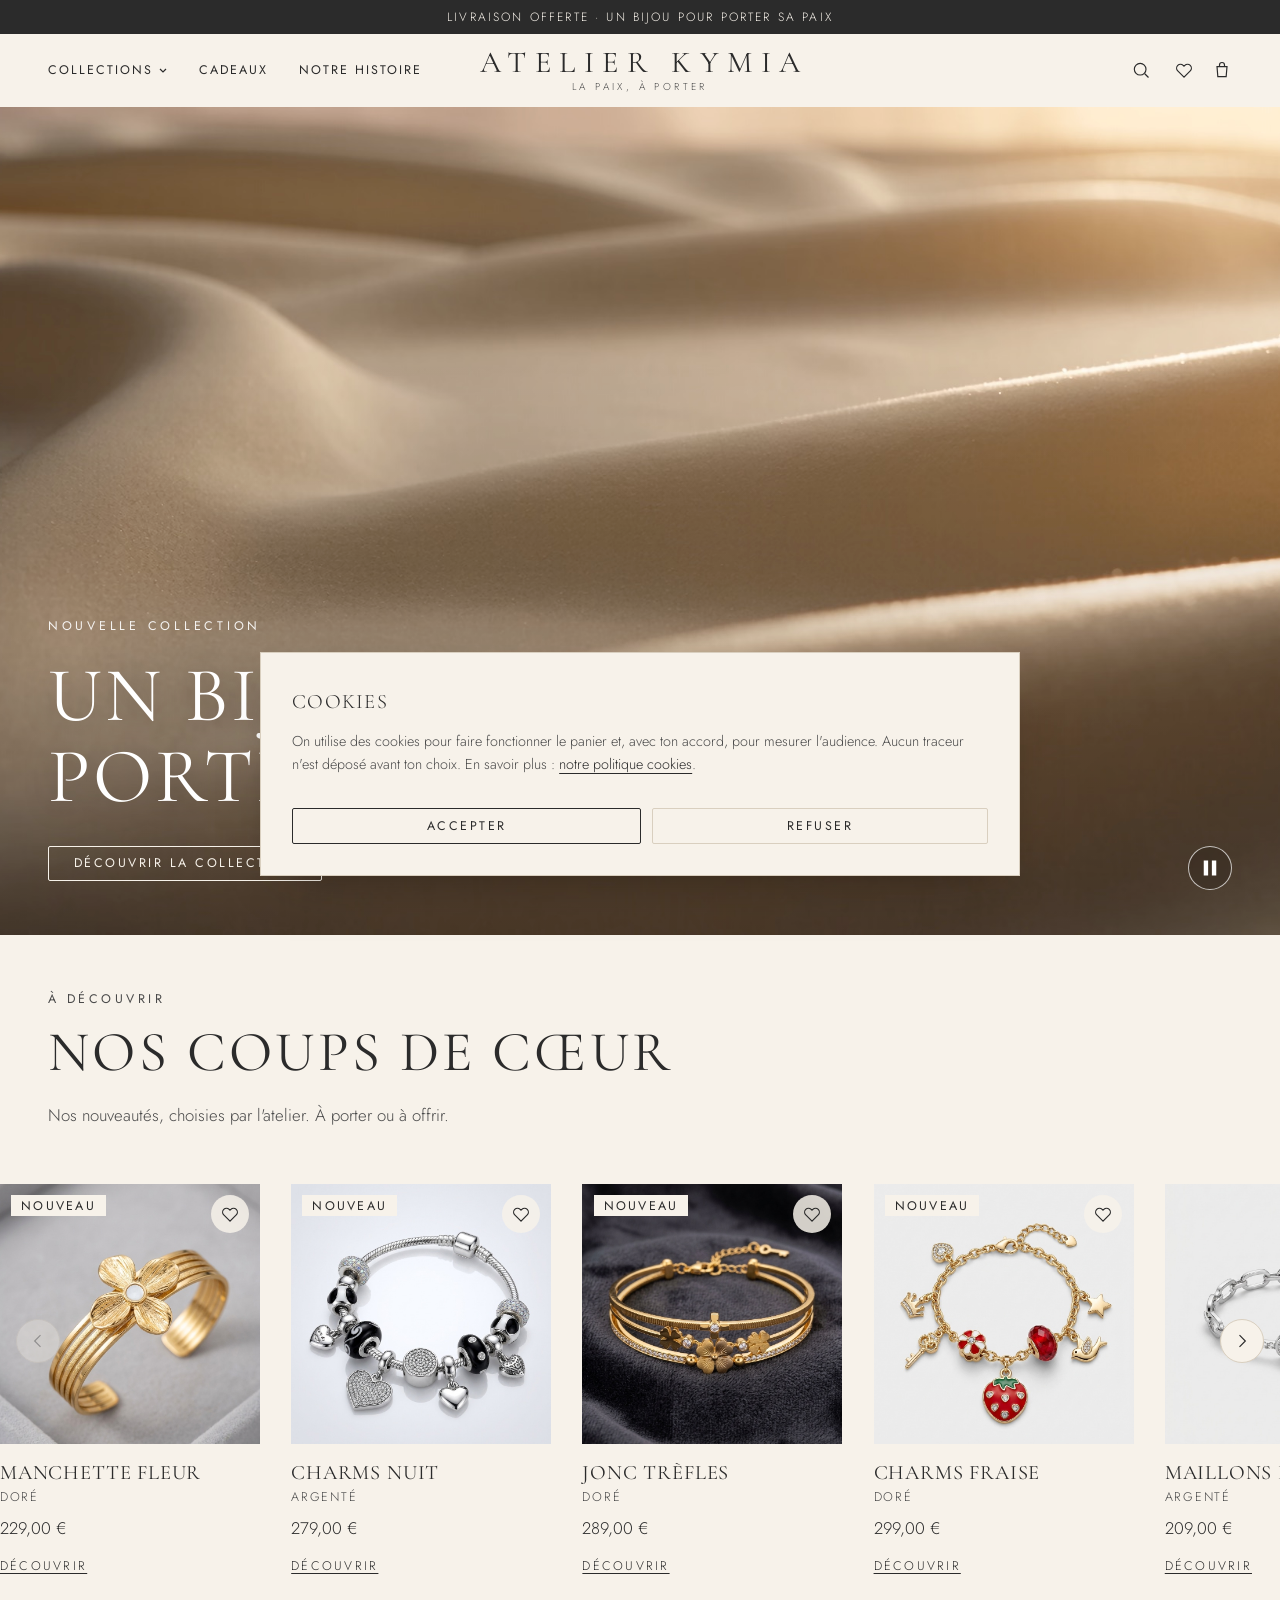
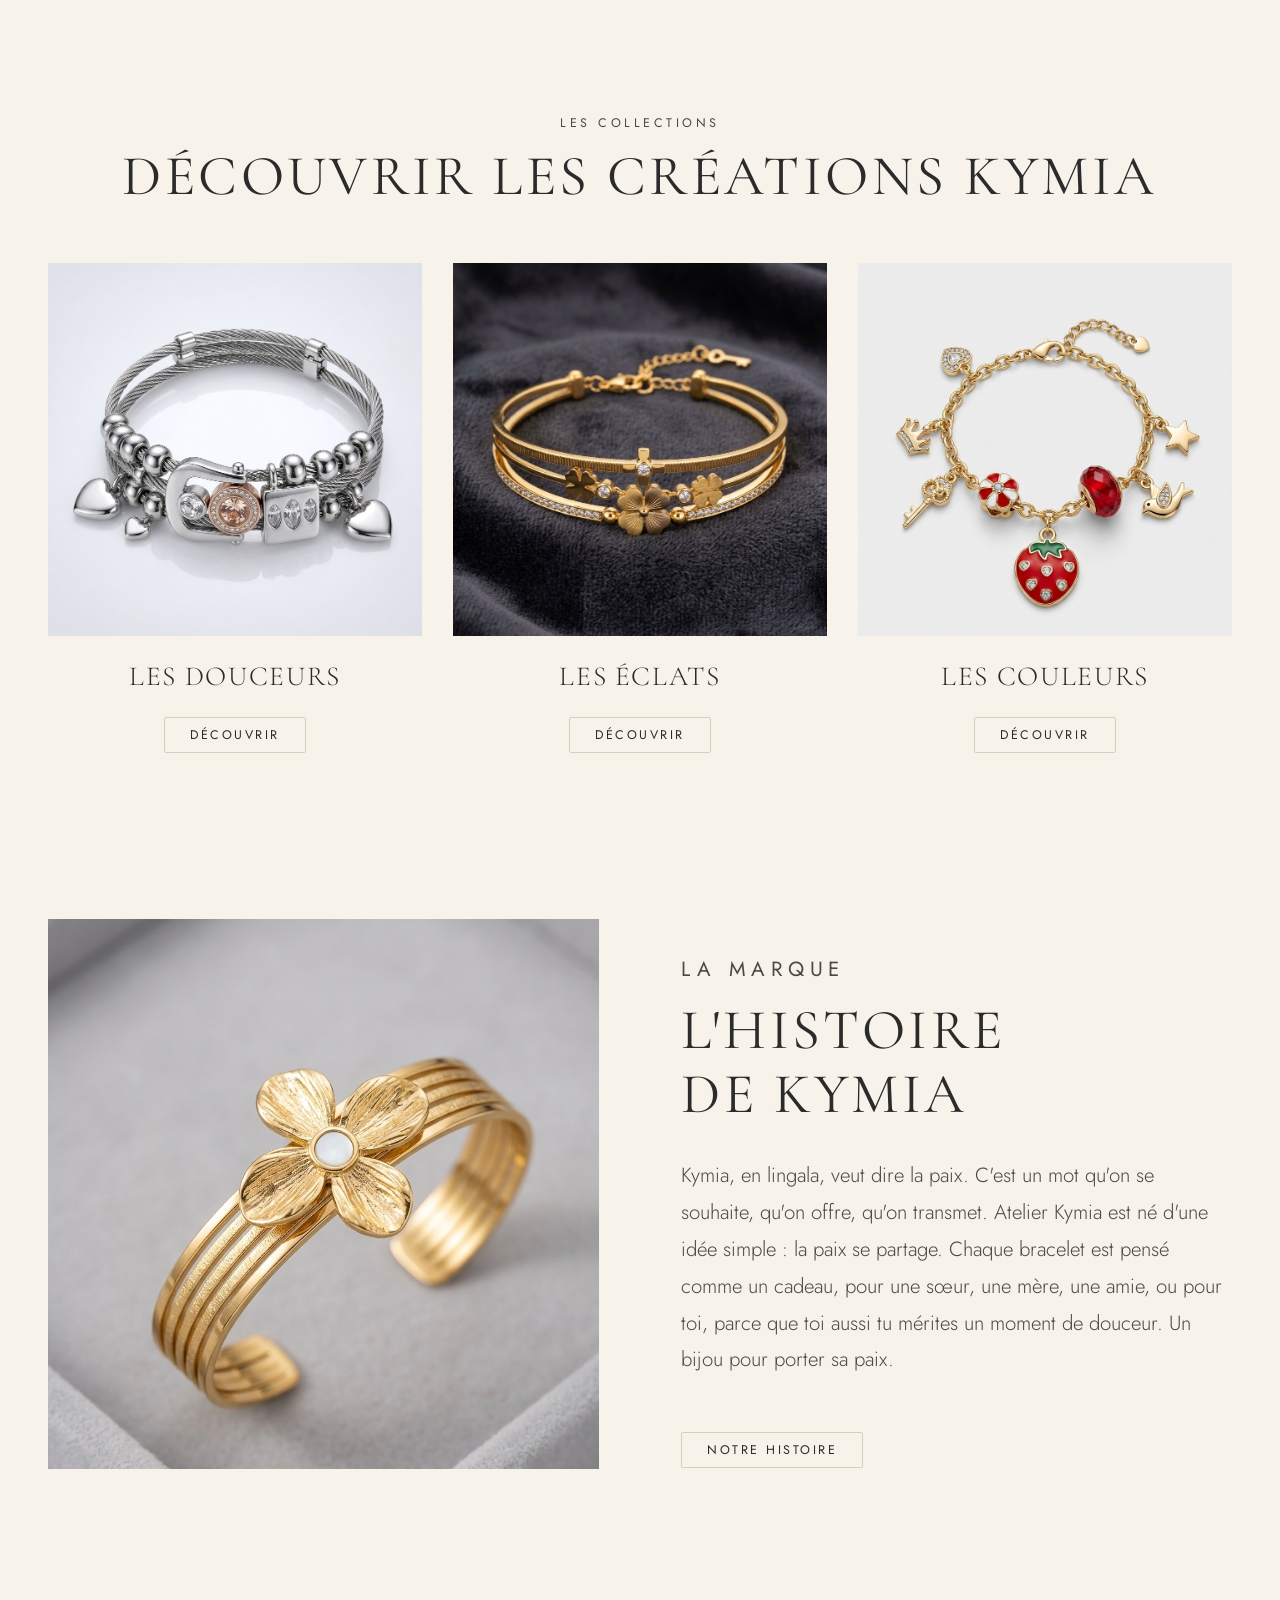
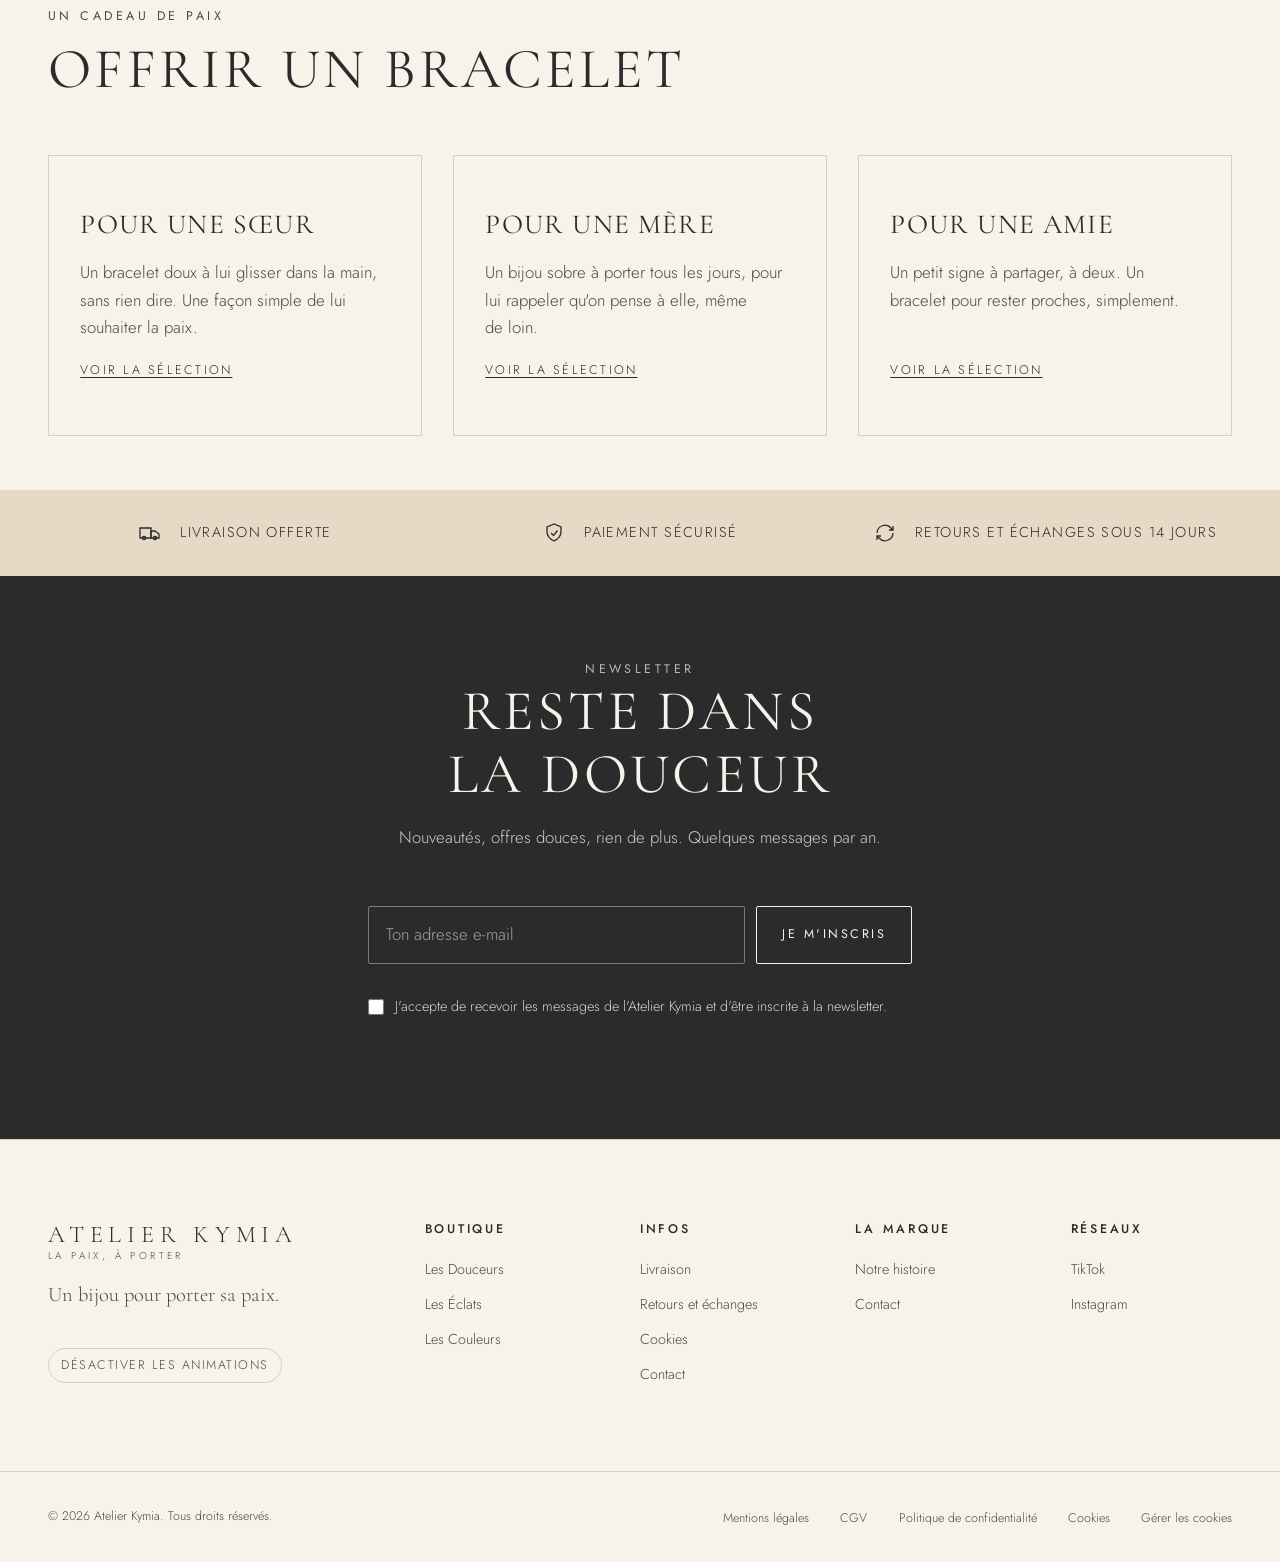
==== index.html @ 25dffaf1 "Site Atelier Kymia : pages, catalogue, visuels produits et vidéo hero Co-Authored-By: Claude Opus 5." ====
<!DOCTYPE html>
<html lang="fr">
<head>
  <meta charset="UTF-8" />
  <meta name="viewport" content="width=device-width, initial-scale=1" />
  <meta name="theme-color" content="#F7F2EA" />

  <!-- SEO -->
  <title>Atelier Kymia — Bracelets en acier inoxydable, un bijou pour porter sa paix</title>
  <meta name="description" content="Atelier Kymia, bracelets en acier inoxydable doré, argenté et rose gold. Des bijoux pensés comme des cadeaux de paix. Livraison offerte." />
  <link rel="canonical" href="https://www.atelier-kymia.fr/" />

  <!-- Favicon -->
  <link rel="icon" type="image/svg+xml" href="/assets/favicon.svg" />

  <!-- Open Graph -->
  <meta property="og:type" content="website" />
  <meta property="og:site_name" content="Atelier Kymia" />
  <meta property="og:locale" content="fr_FR" />
  <meta property="og:title" content="Atelier Kymia — Un bijou pour porter sa paix" />
  <meta property="og:description" content="Bracelets en acier inoxydable, pensés comme des cadeaux de paix. Livraison offerte." />
  <meta property="og:url" content="https://www.atelier-kymia.fr/" />
  <meta property="og:image" content="https://www.atelier-kymia.fr/assets/img/hero-poster.jpg" />

  <!-- Twitter -->
  <meta name="twitter:card" content="summary_large_image" />
  <meta name="twitter:title" content="Atelier Kymia — Un bijou pour porter sa paix" />
  <meta name="twitter:description" content="Bracelets en acier inoxydable, pensés comme des cadeaux de paix." />
  <meta name="twitter:image" content="https://www.atelier-kymia.fr/assets/img/hero-poster.jpg" />

  <!-- Polices : preconnect + preload de la police principale (Cormorant Garamond) -->
  <link rel="preconnect" href="https://fonts.googleapis.com" />
  <link rel="preconnect" href="https://fonts.gstatic.com" crossorigin />
  <link
    rel="preload"
    as="style"
    href="https://fonts.googleapis.com/css2?family=Cormorant+Garamond:wght@300;400;500&family=Jost:wght@300;400;500&display=swap" />
  <link
    rel="stylesheet"
    href="https://fonts.googleapis.com/css2?family=Cormorant+Garamond:wght@300;400;500&family=Jost:wght@300;400;500&display=swap"
    media="print" onload="this.media='all'" />
  <noscript>
    <link rel="stylesheet" href="https://fonts.googleapis.com/css2?family=Cormorant+Garamond:wght@300;400;500&family=Jost:wght@300;400;500&display=swap" />
  </noscript>

  <!-- CSS critique du header et du hero, inline pour un premier rendu immédiat -->
  <style>
    :root{--ivoire:#F7F2EA;--encre:#2B2B2B;--encre-douce:#4A4A4A;--bordure:#D9CFBF;--or:#C9A45C;--header-h:72px;--font-titre:"Cormorant Garamond",Georgia,serif;--font-texte:"Jost",system-ui,sans-serif}
    *{box-sizing:border-box}body{margin:0;background:var(--ivoire);color:var(--encre);font-family:var(--font-texte)}
    img,video,svg{display:block;max-width:100%}button{font:inherit;background:none;border:0;cursor:pointer}a{color:inherit;text-decoration:none}
    .annonce{background:var(--encre);color:var(--ivoire);text-align:center;padding-block:.55rem}
    .annonce p{font-size:12px;letter-spacing:.18em;text-transform:uppercase;margin:0}
    .header{position:sticky;top:0;z-index:100;background:var(--ivoire)}
    .header__inner{display:grid;grid-template-columns:1fr auto 1fr;align-items:center;gap:1rem;min-height:var(--header-h)}
    .container{width:100%;max-width:1280px;margin-inline:auto;padding-inline:clamp(1rem,5vw,3rem)}
    .header__logo-titre{font-family:var(--font-titre);letter-spacing:.28em;text-transform:uppercase}
    .hero{position:relative;height:calc(100svh - var(--header-h));min-height:480px;overflow:hidden;background:var(--encre);color:var(--ivoire)}
    .hero__media{position:absolute;inset:0}.hero__video{width:100%;height:100%;object-fit:cover}
    .hero__contenu{position:relative;z-index:2;height:100%;display:flex;flex-direction:column;justify-content:flex-end;align-items:flex-start;gap:1rem;padding-bottom:clamp(2rem,6vh,5rem)}
    .hero__titre{font-family:var(--font-titre);color:#fff;margin:0;line-height:1.05}
    .skip-link{position:absolute;top:-100%;left:1rem;background:var(--encre);color:var(--ivoire);padding:.75rem 1.25rem;z-index:999}
    .skip-link:focus{top:1rem}
  </style>

  <link rel="stylesheet" href="/css/style.css" />
</head>
<body>
  <!-- Lien d'évitement pour la navigation clavier -->
  <a class="skip-link" href="#contenu">Aller au contenu</a>

  <!-- ======================================================================
       1. Barre d'annonce
       ====================================================================== -->
  <div class="annonce" role="region" aria-label="Information de livraison">
    <p>Livraison offerte &middot; Un bijou pour porter sa paix</p>
  </div>

  <!-- ======================================================================
       2. Header sticky
       ====================================================================== -->
  <header class="header" id="header" data-header>
    <div class="header__inner container">

      <!-- Bouton burger (mobile) -->
      <button
        type="button"
        class="header__burger"
        id="ouvrir-menu"
        aria-label="Ouvrir le menu"
        aria-expanded="false"
        aria-controls="panneau-mobile">
        <svg class="icone" width="22" height="22" viewBox="0 0 24 24" fill="none"
          stroke="currentColor" stroke-width="1.4" aria-hidden="true" focusable="false">
          <line x1="3" y1="7" x2="21" y2="7" />
          <line x1="3" y1="12" x2="21" y2="12" />
          <line x1="3" y1="17" x2="21" y2="17" />
        </svg>
      </button>

      <!-- Navigation principale (desktop) -->
      <nav class="header__nav header__nav--gauche" aria-label="Navigation principale">
        <ul class="nav-principal" role="list">
          <li class="nav-principal__item mega-parent">
            <a class="nav-principal__lien" href="/collection.html">
              Collections
              <svg class="icone icone--petite" width="10" height="10" viewBox="0 0 10 10"
                fill="none" stroke="currentColor" stroke-width="1.2" aria-hidden="true" focusable="false">
                <polyline points="2,4 5,7 8,4" />
              </svg>
            </a>

            <!-- Méga-menu Collections (survol + focus clavier) -->
            <div class="mega" role="group" aria-label="Collections">
              <div class="mega__inner container">
                <ul class="mega__liste" role="list">
                  <li class="mega__item">
                    <a class="mega__lien" href="/collection.html?collection=douceurs">
                      <span class="mega__nom">Les Douceurs</span>
                      <span class="mega__desc">Bracelets à charms, tout en retenue.</span>
                    </a>
                  </li>
                  <li class="mega__item">
                    <a class="mega__lien" href="/collection.html?collection=eclats">
                      <span class="mega__nom">Les Éclats</span>
                      <span class="mega__desc">Joncs rigides, pierres, nacre et strass.</span>
                    </a>
                  </li>
                  <li class="mega__item">
                    <a class="mega__lien" href="/collection.html?collection=couleurs">
                      <span class="mega__nom">Les Couleurs</span>
                      <span class="mega__desc">Joncs émaillés, à porter tous les jours.</span>
                    </a>
                  </li>
                </ul>
              </div>
            </div>
          </li>
          <li class="nav-principal__item">
            <a class="nav-principal__lien" href="/collection.html?temps=cadeaux">Cadeaux</a>
          </li>
          <li class="nav-principal__item">
            <a class="nav-principal__lien" href="/notre-histoire.html">Notre histoire</a>
          </li>
        </ul>
      </nav>

      <!-- Logo centré -->
      <a class="header__logo" href="/index.html" aria-label="Atelier Kymia, accueil">
        <span class="header__logo-titre">Atelier Kymia</span>
        <span class="header__logo-sous">la paix, à porter</span>
      </a>

      <!-- Actions (recherche, wishlist, panier) -->
      <div class="header__actions">
        <button
          type="button"
          class="header__action"
          id="ouvrir-recherche"
          aria-label="Ouvrir la recherche"
          aria-expanded="false"
          aria-controls="recherche">
          <svg class="icone" width="20" height="20" viewBox="0 0 24 24" fill="none"
            stroke="currentColor" stroke-width="1.4" aria-hidden="true" focusable="false">
            <circle cx="11" cy="11" r="7" />
            <line x1="16.5" y1="16.5" x2="21" y2="21" />
          </svg>
        </button>

        <a class="header__action" href="/panier.html?vue=wishlist" aria-label="Voir ma liste de souhaits">
          <svg class="icone" width="20" height="20" viewBox="0 0 24 24" fill="none"
            stroke="currentColor" stroke-width="1.4" aria-hidden="true" focusable="false">
            <path d="M12 20.5 4.5 13a4.6 4.6 0 0 1 0-6.5 4.6 4.6 0 0 1 6.5 0l1 1 1-1a4.6 4.6 0 0 1 6.5 0 4.6 4.6 0 0 1 0 6.5Z" />
          </svg>
        </a>

        <a class="header__action header__action--panier" href="/panier.html" aria-label="Voir mon panier">
          <svg class="icone" width="20" height="20" viewBox="0 0 24 24" fill="none"
            stroke="currentColor" stroke-width="1.4" aria-hidden="true" focusable="false">
            <path d="M6 8h12l-1 12H7Z" />
            <path d="M9 8V6a3 3 0 0 1 6 0v2" />
          </svg>
          <span class="pastille" data-pastille-panier hidden aria-hidden="true">0</span>
          <span class="sr-only" data-libelle-panier>0 article dans le panier</span>
        </a>
      </div>
    </div>

    <!-- ====================================================================
         Panneau de recherche (sous le header)
         ==================================================================== -->
    <div class="recherche" id="recherche" data-recherche hidden>
      <div class="recherche__inner container">
        <form class="recherche__form" role="search" aria-label="Rechercher un bijou">
          <label class="sr-only" for="champ-recherche">Rechercher un bijou</label>
          <input
            type="search"
            id="champ-recherche"
            class="recherche__champ"
            placeholder="Rechercher un bijou…"
            autocomplete="off"
            data-champ-recherche />

          <button type="button" class="recherche__fermer" id="fermer-recherche" aria-label="Fermer la recherche">
            <svg class="icone" width="18" height="18" viewBox="0 0 24 24" fill="none"
              stroke="currentColor" stroke-width="1.4" aria-hidden="true" focusable="false">
              <line x1="5" y1="5" x2="19" y2="19" />
              <line x1="19" y1="5" x2="5" y2="19" />
            </svg>
          </button>
        </form>

        <!-- Suggestions populaires -->
        <div class="recherche__suggestions" data-suggestions>
          <p class="recherche__titre">Recherches populaires</p>
          <ul class="recherche__puces" role="list">
            <li><button type="button" class="puce-recherche" data-suggestion="charms">Charms</button></li>
            <li><button type="button" class="puce-recherche" data-suggestion="jonc">Joncs</button></li>
            <li><button type="button" class="puce-recherche" data-suggestion="émail">Émail</button></li>
            <li><button type="button" class="puce-recherche" data-suggestion="nacre">Nacre</button></li>
          </ul>
        </div>

        <!-- Résultats du filtrage en direct -->
        <ul class="recherche__resultats" role="list" data-resultats-recherche
          aria-live="polite" aria-label="Résultats de recherche"></ul>
      </div>
    </div>
  </header>

  <!-- ======================================================================
       Panneau mobile plein écran
       ====================================================================== -->
  <div
    class="panneau-mobile"
    id="panneau-mobile"
    data-panneau-mobile
    role="dialog"
    aria-modal="true"
    aria-label="Menu"
    hidden>
    <div class="panneau-mobile__entete">
      <span class="panneau-mobile__titre">Atelier Kymia</span>
      <button type="button" class="panneau-mobile__fermer" id="fermer-menu" aria-label="Fermer le menu">
        <svg class="icone" width="22" height="22" viewBox="0 0 24 24" fill="none"
          stroke="currentColor" stroke-width="1.4" aria-hidden="true" focusable="false">
          <line x1="5" y1="5" x2="19" y2="19" />
          <line x1="19" y1="5" x2="5" y2="19" />
        </svg>
      </button>
    </div>

    <nav class="panneau-mobile__nav" aria-label="Navigation mobile">
      <ul class="panneau-mobile__liste" role="list">
        <li><a class="panneau-mobile__lien" href="/collection.html">Collections</a></li>
        <li><a class="panneau-mobile__lien panneau-mobile__lien--sous" href="/collection.html?collection=douceurs">Les Douceurs</a></li>
        <li><a class="panneau-mobile__lien panneau-mobile__lien--sous" href="/collection.html?collection=eclats">Les Éclats</a></li>
        <li><a class="panneau-mobile__lien panneau-mobile__lien--sous" href="/collection.html?collection=couleurs">Les Couleurs</a></li>
        <li><a class="panneau-mobile__lien" href="/collection.html?temps=cadeaux">Cadeaux</a></li>
        <li><a class="panneau-mobile__lien" href="/notre-histoire.html">Notre histoire</a></li>
      </ul>
    </nav>
  </div>

  <div class="voile" data-voile hidden></div>

  <!-- ======================================================================
       Contenu
       ====================================================================== -->
  <main id="contenu" tabindex="-1">

    <!-- ==================================================================
         Hero plein écran (100svh - hauteur du header)
         ================================================================== -->
    <section class="hero" aria-label="Nouvelle collection">
      <div class="hero__media">
        <!--
          Vidéo d'ambiance. La logique de repli (poster seul en cas de
          prefers-reduced-motion ou d'échec de chargement) est gérée par
          js/main.js. Fichiers issus du dossier « Hero Kymia » :
          - *-hevc.mp4 : originaux HEVC (légers), lus en priorité si le
            navigateur les supporte (Safari, Chrome/Edge récents) ;
          - hero.mp4 / hero-mobile.mp4 : repli H.264 pour les autres.
        -->
        <video
          class="hero__video"
          id="hero-video"
          data-hero-video
          autoplay
          muted
          loop
          playsinline
          preload="metadata"
          poster="/assets/img/hero-poster.jpg"
          data-poster-mobile="/assets/img/hero-poster-mobile.jpg"
          aria-hidden="true"
          tabindex="-1">
          <!-- Sources portrait prioritaires sur mobile -->
          <source src="/assets/video/hero-mobile-hevc.mp4" type='video/mp4; codecs="hvc1"' media="(max-width: 768px)" />
          <source src="/assets/video/hero-mobile.mp4" type="video/mp4" media="(max-width: 768px)" />
          <source src="/assets/video/hero-hevc.mp4" type='video/mp4; codecs="hvc1"' />
          <source src="/assets/video/hero.mp4" type="video/mp4" />
        </video>

        <!-- Voile dégradé : noir 25 % en bas vers transparent -->
        <div class="hero__voile" aria-hidden="true"></div>
      </div>

      <!-- Contenu du hero -->
      <div class="hero__contenu container">
        <p class="hero__surtitre">Nouvelle collection</p>
        <h1 class="hero__titre">Un bijou pour porter sa paix</h1>
        <a class="btn btn--light hero__cta" href="/collection.html">Découvrir la collection</a>
      </div>

      <!-- Bouton pause / lecture de la vidéo -->
      <button
        type="button"
        class="hero__lecture"
        id="hero-lecture"
        data-hero-lecture
        aria-label="Mettre la vidéo en pause"
        aria-pressed="false">
        <svg class="icone hero__lecture-icone" data-icone-pause width="16" height="16"
          viewBox="0 0 16 16" fill="currentColor" aria-hidden="true" focusable="false">
          <rect x="3" y="2" width="3.5" height="12" />
          <rect x="9.5" y="2" width="3.5" height="12" />
        </svg>
        <svg class="icone hero__lecture-icone" data-icone-play width="16" height="16"
          viewBox="0 0 16 16" fill="currentColor" aria-hidden="true" focusable="false" hidden>
          <path d="M4 2.5 13 8l-9 5.5Z" />
        </svg>
      </button>
    </section>

    <!-- ==================================================================
         Nos coups de cœur — carrousel horizontal
         ================================================================== -->
    <section class="section section--serre coups-coeur" aria-labelledby="titre-coups-coeur">
      <div class="container entete-section">
        <p class="surtitre">À découvrir</p>
        <h2 id="titre-coups-coeur">Nos coups de cœur</h2>
        <p class="entete-section__intro">Nos nouveautés, choisies par l'atelier. À porter ou à offrir.</p>
      </div>

      <div class="carrousel" data-carrousel>
        <!-- Liste alimentée par products.json (js/main.js) -->
        <ul
          class="carrousel__piste"
          role="list"
          data-piste-produits
          aria-label="Coups de cœur"
          tabindex="0">
          <!-- Cartes produit injectées en JS -->
        </ul>

        <!-- Flèches précédent / suivant -->
        <button
          type="button"
          class="carrousel__fleche carrousel__fleche--prec"
          data-prec
          aria-label="Produits précédents">
          <svg class="icone" width="18" height="18" viewBox="0 0 24 24" fill="none"
            stroke="currentColor" stroke-width="1.4" aria-hidden="true" focusable="false">
            <polyline points="15,5 8,12 15,19" />
          </svg>
        </button>
        <button
          type="button"
          class="carrousel__fleche carrousel__fleche--suiv"
          data-suiv
          aria-label="Produits suivants">
          <svg class="icone" width="18" height="18" viewBox="0 0 24 24" fill="none"
            stroke="currentColor" stroke-width="1.4" aria-hidden="true" focusable="false">
            <polyline points="9,5 16,12 9,19" />
          </svg>
        </button>
      </div>
    </section>

    <!-- ==================================================================
         Découvrir les créations Kymia — 3 tuiles
         ================================================================== -->
    <section class="section creations" aria-labelledby="titre-creations">
      <div class="container entete-section entete-section--centre">
        <p class="surtitre">Les collections</p>
        <h2 id="titre-creations">Découvrir les créations Kymia</h2>
      </div>

      <div class="container">
        <ul class="tuiles" role="list">
          <li class="tuile">
            <a class="tuile__lien" href="/collection.html?c=douceurs">
              <div class="tuile__image">
                <img
                  src="/assets/img/collection-douceurs.jpg"
                  alt="Bracelet à double câble torsadé, perles et cœurs argentés — collection Les Douceurs"
                  width="800" height="800" loading="lazy" decoding="async" />
              </div>
              <div class="tuile__corps">
                <span class="tuile__nom">Les Douceurs</span>
                <span class="btn btn--ghost tuile__cta" aria-hidden="true">Découvrir</span>
              </div>
            </a>
          </li>

          <li class="tuile">
            <a class="tuile__lien" href="/collection.html?c=eclats">
              <div class="tuile__image">
                <img
                  src="/assets/img/collection-eclats.jpg"
                  alt="Jonc doré à trois rangs orné de trèfles et de strass — collection Les Éclats"
                  width="800" height="800" loading="lazy" decoding="async" />
              </div>
              <div class="tuile__corps">
                <span class="tuile__nom">Les Éclats</span>
                <span class="btn btn--ghost tuile__cta" aria-hidden="true">Découvrir</span>
              </div>
            </a>
          </li>

          <li class="tuile">
            <a class="tuile__lien" href="/collection.html?c=couleurs">
              <div class="tuile__image">
                <img
                  src="/assets/img/collection-couleurs.jpg"
                  alt="Bracelet à charms doré avec fraise émaillée rouge — collection Les Couleurs"
                  width="800" height="800" loading="lazy" decoding="async" />
              </div>
              <div class="tuile__corps">
                <span class="tuile__nom">Les Couleurs</span>
                <span class="btn btn--ghost tuile__cta" aria-hidden="true">Découvrir</span>
              </div>
            </a>
          </li>
        </ul>
      </div>
    </section>

    <!-- ==================================================================
         1. L'histoire de Kymia (image à gauche, texte à droite)
         ================================================================== -->
    <section class="section histoire" aria-labelledby="titre-histoire">
      <div class="container histoire__grille">
        <figure class="histoire__media">
          <img
            src="/assets/img/histoire.jpg"
            alt="Manchette dorée ornée d'une fleur au cœur nacré, posée dans son écrin Atelier Kymia"
            width="1000" height="1000" loading="lazy" decoding="async" />
        </figure>

        <div class="histoire__texte">
          <p class="surtitre">La marque</p>
          <h2 id="titre-histoire">L'histoire de Kymia</h2>
          <p>
            Kymia, en lingala, veut dire la paix. C'est un mot qu'on se souhaite,
            qu'on offre, qu'on transmet. Atelier Kymia est né d'une idée simple :
            la paix se partage. Chaque bracelet est pensé comme un cadeau, pour une
            sœur, une mère, une amie, ou pour toi, parce que toi aussi tu mérites un
            moment de douceur. Un bijou pour porter sa paix.
          </p>
          <a class="btn btn--ghost histoire__cta" href="/notre-histoire.html">Notre histoire</a>
        </div>
      </div>
    </section>

    <!-- ==================================================================
         2. Offrir un bracelet (3 cartes cadeaux)
         ================================================================== -->
    <section class="section section--serre cadeaux" aria-labelledby="titre-cadeaux">
      <div class="container entete-section">
        <p class="surtitre">Un cadeau de paix</p>
        <h2 id="titre-cadeaux">Offrir un bracelet</h2>
      </div>

      <div class="container">
        <ul class="cadeaux__grille" role="list">
          <li class="cadeau">
            <a class="cadeau__lien" href="/collection.html?pour=soeur">
              <h3 class="cadeau__titre">Pour une sœur</h3>
              <p class="cadeau__texte">
                Un bracelet doux à lui glisser dans la main, sans rien dire.
                Une façon simple de lui souhaiter la paix.
              </p>
              <span class="cadeau__action">Voir la sélection</span>
            </a>
          </li>

          <li class="cadeau">
            <a class="cadeau__lien" href="/collection.html?pour=mere">
              <h3 class="cadeau__titre">Pour une mère</h3>
              <p class="cadeau__texte">
                Un bijou sobre à porter tous les jours, pour lui rappeler
                qu'on pense à elle, même de loin.
              </p>
              <span class="cadeau__action">Voir la sélection</span>
            </a>
          </li>

          <li class="cadeau">
            <a class="cadeau__lien" href="/collection.html?pour=amie">
              <h3 class="cadeau__titre">Pour une amie</h3>
              <p class="cadeau__texte">
                Un petit signe à partager, à deux. Un bracelet pour rester
                proches, simplement.
              </p>
              <span class="cadeau__action">Voir la sélection</span>
            </a>
          </li>
        </ul>
      </div>
    </section>

    <!-- ==================================================================
         3. Bande de réassurance
         ================================================================== -->
    <section class="reassurance" aria-label="Nos engagements">
      <div class="container">
        <ul class="reassurance__grille" role="list">
          <li class="reassurance__bloc">
            <svg class="icone icone--grande" width="24" height="24" viewBox="0 0 24 24" fill="none"
              stroke="currentColor" stroke-width="1.3" aria-hidden="true" focusable="false">
              <path d="M2 7h11v10H2z" />
              <path d="M13 10h4l4 3v4h-8z" />
              <circle cx="6" cy="17" r="1.6" />
              <circle cx="17" cy="17" r="1.6" />
            </svg>
            <span class="reassurance__texte">Livraison offerte</span>
          </li>

          <li class="reassurance__bloc">
            <svg class="icone icone--grande" width="24" height="24" viewBox="0 0 24 24" fill="none"
              stroke="currentColor" stroke-width="1.3" aria-hidden="true" focusable="false">
              <path d="M12 3 5 6v5c0 4 3 7 7 9 4-2 7-5 7-9V6Z" />
              <polyline points="9 12 11.5 14.5 15.5 9.5" />
            </svg>
            <span class="reassurance__texte">Paiement sécurisé</span>
          </li>

          <li class="reassurance__bloc">
            <svg class="icone icone--grande" width="24" height="24" viewBox="0 0 24 24" fill="none"
              stroke="currentColor" stroke-width="1.3" aria-hidden="true" focusable="false">
              <path d="M4 12a8 8 0 0 1 14-5l2 2" />
              <path d="M20 12a8 8 0 0 1-14 5l-2-2" />
              <polyline points="20 5 20 9 16 9" />
              <polyline points="4 19 4 15 8 15" />
            </svg>
            <span class="reassurance__texte">Retours et échanges sous 14 jours</span>
          </li>
        </ul>
      </div>
    </section>

    <!-- ==================================================================
         4. Newsletter
         ================================================================== -->
    <section class="section newsletter" aria-labelledby="titre-newsletter">
      <div class="container newsletter__inner">
        <p class="surtitre">Newsletter</p>
        <h2 id="titre-newsletter">Reste dans la douceur</h2>
        <p class="newsletter__intro">
          Nouveautés, offres douces, rien de plus. Quelques messages par an.
        </p>

        <form class="newsletter__form" data-newsletter novalidate>
          <div class="newsletter__ligne">
            <label class="sr-only" for="email-newsletter">Adresse e-mail</label>
            <input
              type="email"
              id="email-newsletter"
              name="email"
              class="newsletter__champ"
              placeholder="Ton adresse e-mail"
              autocomplete="email"
              required
              aria-describedby="newsletter-consentement" />

            <button type="submit" class="btn newsletter__bouton">Je m'inscris</button>
          </div>

          <label class="newsletter__consentement" id="newsletter-consentement">
            <input type="checkbox" name="consentement" required />
            <span>J'accepte de recevoir les messages de l'Atelier Kymia et d'être
              inscrite à la newsletter.</span>
          </label>

          <!-- Message de confirmation / erreur -->
          <p class="newsletter__message" data-newsletter-message role="status" aria-live="polite"></p>
        </form>
      </div>
    </section>

  </main>

  <!-- ======================================================================
       5. Footer
       ====================================================================== -->
  <footer class="footer" aria-label="Pied de page">
    <div class="container footer__haut">
      <!-- Bloc marque -->
      <div class="footer__marque">
        <a class="footer__logo" href="/index.html" aria-label="Atelier Kymia, accueil">
          <span class="footer__logo-titre">Atelier Kymia</span>
          <span class="footer__logo-sous">la paix, à porter</span>
        </a>
        <p class="footer__slogan">Un bijou pour porter sa paix.</p>

        <!-- Bouton d'accessibilité : désactiver les animations -->
        <button type="button" class="footer__motion" data-toggle-motion aria-pressed="false">
          Désactiver les animations
        </button>
      </div>

      <!-- Colonnes de liens -->
      <nav class="footer__colonne" aria-label="Boutique">
        <h2 class="footer__titre">Boutique</h2>
        <ul class="footer__liste" role="list">
          <li><a href="/collection.html?c=douceurs">Les Douceurs</a></li>
          <li><a href="/collection.html?c=eclats">Les Éclats</a></li>
          <li><a href="/collection.html?c=couleurs">Les Couleurs</a></li>
        </ul>
      </nav>

      <nav class="footer__colonne" aria-label="Infos pratiques">
        <h2 class="footer__titre">Infos</h2>
        <ul class="footer__liste" role="list">
          <li><a href="/livraison.html">Livraison</a></li>
          <li><a href="/retours.html">Retours et échanges</a></li>
          <li><a href="/cookies.html">Cookies</a></li>
          <li><a href="/contact.html">Contact</a></li>
        </ul>
      </nav>

      <nav class="footer__colonne" aria-label="La marque">
        <h2 class="footer__titre">La marque</h2>
        <ul class="footer__liste" role="list">
          <li><a href="/notre-histoire.html">Notre histoire</a></li>
          <li><a href="/contact.html">Contact</a></li>
        </ul>
      </nav>

      <nav class="footer__colonne" aria-label="Réseaux sociaux">
        <h2 class="footer__titre">Réseaux</h2>
        <ul class="footer__liste" role="list">
          <li>
            <a href="https://www.tiktok.com/" rel="noopener" target="_blank">
              TikTok<span class="sr-only"> (nouvel onglet)</span>
            </a>
          </li>
          <li>
            <a href="https://www.instagram.com/" rel="noopener" target="_blank">
              Instagram<span class="sr-only"> (nouvel onglet)</span>
            </a>
          </li>
        </ul>
      </nav>
    </div>

    <!-- Bas de footer : mentions légales -->
    <div class="footer__bas">
      <div class="container footer__bas-inner">
        <p class="footer__copie">&copy; <span data-annee></span> Atelier Kymia. Tous droits réservés.</p>
        <ul class="footer__legal" role="list">
          <li><a href="/mentions-legales.html">Mentions légales</a></li>
          <li><a href="/cgv.html">CGV</a></li>
          <li><a href="/confidentialite.html">Politique de confidentialité</a></li>
          <li><a href="/cookies.html">Cookies</a></li>
          <li><button type="button" class="footer__legal-btn" data-ouvrir-cookies>Gérer les cookies</button></li>
        </ul>
      </div>
    </div>
  </footer>

  <!-- Bandeau de consentement cookies (aucun traceur avant consentement) -->
  <div class="banniere-cookies" data-banniere-cookies role="region"
    aria-label="Consentement aux cookies" hidden>
    <p class="banniere-cookies__titre">Cookies</p>
    <p class="banniere-cookies__texte">
      On utilise des cookies pour faire fonctionner le panier et, avec ton accord,
      pour mesurer l'audience. Aucun traceur n'est déposé avant ton choix. En savoir
      plus : <a href="/cookies.html">notre politique cookies</a>.
    </p>
    <div class="banniere-cookies__actions">
      <button type="button" class="btn" data-cookies-accepter>Accepter</button>
      <button type="button" class="btn btn--ghost" data-cookies-refuser>Refuser</button>
    </div>
  </div>

  <script src="/js/main.js" defer></script>
  <script src="/js/cookies.js" defer></script>
</body>
</html>
---- css/style.css ----
/* ==========================================================================
   Atelier Kymia — Feuille de style principale
   Structure : charte, reset, typographie fluide, utilitaires, focus
   ========================================================================== */

/* --------------------------------------------------------------------------
   1. Charte graphique (variables globales)
   -------------------------------------------------------------------------- */
:root {
  /* Couleurs de la marque */
  --ivoire: #F7F2EA;
  --sable: #E6D9C6;
  --sauge: #A8B5A0;
  --or: #C9A45C;
  --encre: #2B2B2B;
  --fond-produit: #F0F0F0;

  /* Couleurs dérivées (contrastes AA sur fond ivoire) */
  --encre-douce: #4A4A4A;   /* texte secondaire, >= 4.5:1 sur ivoire */
  --bordure: #D9CFBF;       /* séparateurs discrets */

  /* Typographie */
  --font-titre: "Cormorant Garamond", Georgia, "Times New Roman", serif;
  --font-texte: "Jost", system-ui, -apple-system, "Segoe UI", Roboto, sans-serif;

  /* Échelle typographique fluide (clamp) */
  --fs-xs: clamp(0.72rem, 0.70rem + 0.10vw, 0.78rem);
  --fs-sm: clamp(0.82rem, 0.80rem + 0.12vw, 0.90rem);
  --fs-base: clamp(0.95rem, 0.92rem + 0.18vw, 1.05rem);
  --fs-md: clamp(1.10rem, 1.04rem + 0.30vw, 1.30rem);
  --fs-lg: clamp(1.40rem, 1.28rem + 0.55vw, 1.80rem);
  --fs-xl: clamp(1.80rem, 1.55rem + 1.10vw, 2.60rem);
  --fs-2xl: clamp(2.30rem, 1.85rem + 2.10vw, 3.80rem);
  --fs-3xl: clamp(2.80rem, 1.95rem + 3.60vw, 5.00rem);

  /* Espacements fluides */
  --space-2xs: clamp(0.35rem, 0.30rem + 0.20vw, 0.50rem);
  --space-xs: clamp(0.55rem, 0.50rem + 0.25vw, 0.75rem);
  --space-sm: clamp(0.85rem, 0.75rem + 0.45vw, 1.20rem);
  --space-md: clamp(1.40rem, 1.15rem + 1.00vw, 2.20rem);
  --space-lg: clamp(2.20rem, 1.70rem + 2.10vw, 4.00rem);
  --space-xl: clamp(3.20rem, 2.30rem + 3.60vw, 6.50rem);
  --space-2xl: clamp(4.50rem, 3.00rem + 6.00vw, 9.00rem);

  /* Divers */
  --container: 1280px;
  --radius: 2px;               /* angles quasi droits, sobre */
  --transition: 500ms ease;    /* transitions douces par défaut */
  --transition-lente: 700ms cubic-bezier(0.22, 0.61, 0.36, 1);
  --header-h: 72px;
}

/* L'attribut hidden doit toujours l'emporter sur les display: flex/grid
   des composants (panneau mobile, recherche, panier, bandeau cookies…). */
[hidden] {
  display: none !important;
}


/* --------------------------------------------------------------------------
   2. Reset moderne
   -------------------------------------------------------------------------- */
*,
*::before,
*::after {
  box-sizing: border-box;
}

* {
  margin: 0;
}

html {
  -webkit-text-size-adjust: 100%;
  text-size-adjust: 100%;
  scroll-behavior: smooth;
}

body {
  min-height: 100vh;
  background-color: var(--ivoire);
  color: var(--encre);
  font-family: var(--font-texte);
  font-weight: 300;
  font-size: var(--fs-base);
  line-height: 1.65;
  -webkit-font-smoothing: antialiased;
  -moz-osx-font-smoothing: grayscale;
  text-rendering: optimizeLegibility;
}

img,
picture,
video,
canvas,
svg {
  display: block;
  max-width: 100%;
}

img,
video {
  height: auto;
}

input,
button,
textarea,
select {
  font: inherit;
  color: inherit;
}

button {
  background: none;
  border: 0;
  cursor: pointer;
}

a {
  color: inherit;
  text-decoration: none;
}

ul[role="list"],
ol[role="list"] {
  list-style: none;
  padding: 0;
}

table {
  border-collapse: collapse;
  border-spacing: 0;
}

/* Les éléments de mise en page empêchent le débordement sur petits écrans */
#root,
#__next {
  isolation: isolate;
}

/* --------------------------------------------------------------------------
   3. Typographie
   -------------------------------------------------------------------------- */
h1,
h2,
h3,
h4,
h5,
h6 {
  font-family: var(--font-titre);
  font-weight: 400;
  line-height: 1.12;
  letter-spacing: 0.06em;
  text-transform: uppercase;
  text-wrap: balance;
}

h1 { font-size: var(--fs-3xl); }
h2 { font-size: var(--fs-2xl); }
h3 { font-size: var(--fs-xl); }
h4 { font-size: var(--fs-lg); }
h5 { font-size: var(--fs-md); }
h6 { font-size: var(--fs-base); }

p {
  text-wrap: pretty;
}

/* Titre de section : petit intitulé en majuscules espacées */
.surtitre {
  display: block;
  font-family: var(--font-texte);
  font-size: var(--fs-xs);
  font-weight: 400;
  letter-spacing: 0.28em;
  text-transform: uppercase;
  color: var(--encre-douce);
}

/* Lien texte discret */
.lien {
  color: var(--encre);
  text-decoration: underline;
  text-underline-offset: 0.25em;
  text-decoration-thickness: 1px;
  transition: color var(--transition), opacity var(--transition);
}

.lien:hover {
  color: var(--or);
}

/* --------------------------------------------------------------------------
   4. Utilitaires
   -------------------------------------------------------------------------- */
.container {
  width: 100%;
  max-width: var(--container);
  margin-inline: auto;
  padding-inline: clamp(1rem, 5vw, 3rem);
}

.section {
  padding-block: var(--space-xl);
}

.section--serre {
  padding-block: var(--space-lg);
}

.section--fond-sable {
  background-color: var(--sable);
}

.section--fond-encre {
  background-color: var(--encre);
  color: var(--ivoire);
}

/* Masqué visuellement, mais lisible par les lecteurs d'écran */
.sr-only {
  position: absolute;
  width: 1px;
  height: 1px;
  padding: 0;
  margin: -1px;
  overflow: hidden;
  clip: rect(0, 0, 0, 0);
  white-space: nowrap;
  border: 0;
}

/* Lien d'évitement (skip link) */
.skip-link {
  position: absolute;
  top: -100%;
  left: 1rem;
  z-index: 999;
  background: var(--encre);
  color: var(--ivoire);
  padding: 0.75rem 1.25rem;
  font-size: var(--fs-sm);
}

.skip-link:focus {
  top: 1rem;
}

/* --------------------------------------------------------------------------
   5. Boutons
   -------------------------------------------------------------------------- */
.btn {
  display: inline-flex;
  align-items: center;
  justify-content: center;
  gap: 0.6em;
  padding: 0.85em 2em;
  border: 1px solid var(--encre);
  border-radius: var(--radius);
  background-color: transparent;
  color: var(--encre);
  font-family: var(--font-texte);
  font-size: var(--fs-xs);
  font-weight: 400;
  letter-spacing: 0.20em;
  text-transform: uppercase;
  line-height: 1;
  text-align: center;
  transition: background-color var(--transition), color var(--transition),
    border-color var(--transition), opacity var(--transition);
}

/* Bouton principal : fond encre plein */
.btn:hover {
  background-color: var(--encre);
  color: var(--ivoire);
}

/* Variante « fantôme » : bordure fine, fond transparent */
.btn--ghost {
  border-color: var(--bordure);
}

.btn--ghost:hover {
  background-color: transparent;
  color: var(--encre);
  border-color: var(--encre);
}

/* Variante claire pour fonds sombres */
.btn--light {
  border-color: var(--ivoire);
  color: var(--ivoire);
}

.btn--light:hover {
  background-color: var(--ivoire);
  color: var(--encre);
}

/* Bouton pleine largeur (mobile) */
.btn--bloc {
  width: 100%;
}

/* Bouton désactivé */
.btn[disabled],
.btn[aria-disabled="true"] {
  opacity: 0.45;
  cursor: not-allowed;
}

/* --------------------------------------------------------------------------
   6. Focus visible (accessibilité)
   -------------------------------------------------------------------------- */
:focus {
  outline: none;
}

:focus-visible {
  outline: 2px solid var(--or);
  outline-offset: 3px;
  border-radius: var(--radius);
}

/* Renfort du focus sur fonds sombres */
.section--fond-encre :focus-visible,
.footer :focus-visible {
  outline-color: var(--or);
}

/* --------------------------------------------------------------------------
   7. Préférences de mouvement réduit
   -------------------------------------------------------------------------- */
@media (prefers-reduced-motion: reduce) {
  html {
    scroll-behavior: auto;
  }

  *,
  *::before,
  *::after {
    animation-duration: 0.01ms !important;
    animation-iteration-count: 1 !important;
    transition-duration: 0.01ms !important;
    scroll-behavior: auto !important;
  }
}

/* ==========================================================================
   8. Barre d'annonce
   ========================================================================== */
.annonce {
  background-color: var(--encre);
  color: var(--ivoire);
  text-align: center;
  padding-block: 0.55rem;
}

.annonce p {
  font-size: 12px;
  font-weight: 300;
  letter-spacing: 0.18em;
  text-transform: uppercase;
  line-height: 1.4;
}

/* ==========================================================================
   9. Header
   ========================================================================== */
.header {
  position: sticky;
  top: 0;
  z-index: 100;
  background-color: var(--ivoire);
  border-bottom: 1px solid transparent;
  transition: border-color var(--transition), background-color var(--transition);
}

/* Fine bordure ajoutée au scroll */
.header.is-colle {
  border-bottom-color: var(--bordure);
}

.header__inner {
  display: grid;
  grid-template-columns: 1fr auto 1fr; /* gauche · logo centré · actions */
  align-items: center;
  gap: var(--space-sm);
  min-height: var(--header-h);
  transition: min-height var(--transition-lente);
}

/* Réduction légère au scroll */
.header.is-colle .header__inner {
  min-height: 60px;
}

/* --- Icônes --- */
.icone {
  display: block;
  width: 20px;
  height: 20px;
}

.icone--petite {
  width: 10px;
  height: 10px;
}

/* --- Bouton burger (caché en desktop) --- */
.header__burger {
  justify-self: start;
  display: none;
  align-items: center;
  justify-content: center;
  width: 40px;
  height: 40px;
  margin-left: -8px;
  color: var(--encre);
}

/* --- Navigation principale (desktop) --- */
.header__nav--gauche {
  justify-self: start;
}

.nav-principal {
  display: flex;
  align-items: center;
  gap: var(--space-md);
  margin: 0;
}

.nav-principal__item {
  position: relative;
}

.nav-principal__lien {
  display: inline-flex;
  align-items: center;
  gap: 0.4em;
  padding-block: 0.5rem;
  font-family: var(--font-texte);
  font-size: var(--fs-xs);
  font-weight: 400;
  letter-spacing: 0.16em;
  text-transform: uppercase;
  color: var(--encre);
  transition: color var(--transition);
}

.nav-principal__lien:hover {
  color: var(--or);
}

.nav-principal__lien .icone--petite {
  transition: transform var(--transition);
}

.nav-principal__item:hover .icone--petite,
.nav-principal__item:focus-within .icone--petite {
  transform: rotate(180deg);
}

/* --- Logo centré --- */
.header__logo {
  justify-self: center;
  display: flex;
  flex-direction: column;
  align-items: center;
  text-align: center;
  line-height: 1;
}

.header__logo-titre {
  font-family: var(--font-titre);
  font-weight: 400;
  font-size: clamp(1.35rem, 1.1rem + 1.1vw, 1.9rem);
  letter-spacing: 0.28em;
  text-transform: uppercase;
  padding-left: 0.28em; /* compense le letter-spacing pour centrer optiquement */
  color: var(--encre);
}

.header__logo-sous {
  margin-top: 0.35em;
  font-family: var(--font-texte);
  font-size: 10px;
  font-weight: 300;
  letter-spacing: 0.34em;
  text-transform: uppercase;
  color: var(--encre-douce);
}

/* --- Actions --- */
.header__actions {
  justify-self: end;
  display: flex;
  align-items: center;
  gap: var(--space-sm);
}

.header__action {
  position: relative;
  display: inline-flex;
  align-items: center;
  justify-content: center;
  color: var(--encre);
  transition: color var(--transition), opacity var(--transition);
}

.header__action:hover {
  color: var(--or);
}

/* Pastille de quantité du panier */
.pastille {
  position: absolute;
  top: -6px;
  right: -8px;
  min-width: 16px;
  height: 16px;
  padding: 0 4px;
  display: inline-flex;
  align-items: center;
  justify-content: center;
  background-color: var(--or);
  color: var(--encre);
  font-size: 10px;
  font-weight: 500;
  letter-spacing: 0;
  line-height: 1;
  border-radius: 999px;
}

/* ==========================================================================
   10. Méga-menu Collections
   ========================================================================== */
.mega {
  position: absolute;
  top: 100%;
  left: 0;
  z-index: 90;
  min-width: 320px;
  padding-top: var(--space-sm); /* zone tampon pour le survol */
  opacity: 0;
  visibility: hidden;
  transform: translateY(-6px);
  transition: opacity var(--transition), transform var(--transition),
    visibility var(--transition);
}

/* Ouverture au survol et au focus clavier */
.mega-parent:hover .mega,
.mega-parent:focus-within .mega {
  opacity: 1;
  visibility: visible;
  transform: translateY(0);
}

.mega__inner {
  background-color: var(--ivoire);
  border: 1px solid var(--bordure);
  padding: var(--space-md) var(--space-md);
}

.mega__liste {
  display: grid;
  gap: var(--space-2xs);
  margin: 0;
}

.mega__lien {
  display: block;
  padding: var(--space-xs) var(--space-sm);
  transition: background-color var(--transition);
}

.mega__lien:hover {
  background-color: var(--sable);
}

.mega__nom {
  display: block;
  font-family: var(--font-titre);
  font-size: var(--fs-md);
  letter-spacing: 0.04em;
  text-transform: uppercase;
  color: var(--encre);
}

.mega__desc {
  display: block;
  margin-top: 0.2em;
  font-size: var(--fs-sm);
  color: var(--encre-douce);
}

/* ==========================================================================
   11. Panneau de recherche
   ========================================================================== */
.recherche {
  position: absolute;
  inset-inline: 0;
  top: 100%;
  z-index: 80;
  background-color: var(--ivoire);
  border-bottom: 1px solid var(--bordure);
  box-shadow: 0 12px 30px -20px rgba(0, 0, 0, 0.35);
  animation: volet 400ms ease;
}

@keyframes volet {
  from { opacity: 0; transform: translateY(-8px); }
  to   { opacity: 1; transform: translateY(0); }
}

.recherche__inner {
  padding-block: var(--space-md);
}

.recherche__form {
  display: flex;
  align-items: center;
  gap: var(--space-sm);
  border-bottom: 1px solid var(--encre);
  padding-bottom: var(--space-xs);
}

.recherche__champ {
  flex: 1;
  border: 0;
  background: transparent;
  font-family: var(--font-texte);
  font-size: var(--fs-md);
  font-weight: 300;
  letter-spacing: 0.04em;
  padding-block: 0.4rem;
  color: var(--encre);
}

.recherche__champ::placeholder {
  color: var(--encre-douce);
  letter-spacing: 0.04em;
}

/* Retire le bouton natif de type=search */
.recherche__champ::-webkit-search-cancel-button {
  -webkit-appearance: none;
}

.recherche__fermer {
  display: inline-flex;
  color: var(--encre);
  transition: color var(--transition);
}

.recherche__fermer:hover {
  color: var(--or);
}

.recherche__titre {
  margin-top: var(--space-sm);
  font-size: var(--fs-xs);
  letter-spacing: 0.22em;
  text-transform: uppercase;
  color: var(--encre-douce);
}

.recherche__puces {
  display: flex;
  flex-wrap: wrap;
  gap: var(--space-xs);
  margin-top: var(--space-xs);
  padding: 0;
}

.puce-recherche {
  padding: 0.4em 1em;
  border: 1px solid var(--bordure);
  border-radius: 999px;
  font-size: var(--fs-sm);
  letter-spacing: 0.04em;
  color: var(--encre);
  transition: border-color var(--transition), background-color var(--transition);
}

.puce-recherche:hover {
  border-color: var(--encre);
  background-color: var(--sable);
}

/* Résultats de filtrage en direct */
.recherche__resultats {
  margin-top: var(--space-sm);
  padding: 0;
  display: grid;
  gap: 1px;
}

.recherche__resultats:empty {
  display: none;
}

.resultat-recherche {
  border-top: 1px solid var(--bordure);
}

.resultat-recherche__lien {
  display: flex;
  align-items: baseline;
  justify-content: space-between;
  gap: var(--space-md);
  padding: var(--space-sm) 0;
  transition: opacity var(--transition);
}

.resultat-recherche__lien:hover {
  opacity: 0.7;
}

.resultat-recherche__nom {
  font-family: var(--font-titre);
  font-size: var(--fs-md);
  letter-spacing: 0.04em;
  text-transform: uppercase;
}

.resultat-recherche__meta {
  font-size: var(--fs-sm);
  color: var(--encre-douce);
}

.resultat-recherche__prix {
  font-size: var(--fs-sm);
  color: var(--encre);
}

.recherche__vide {
  margin-top: var(--space-sm);
  padding: var(--space-sm) 0;
  font-size: var(--fs-sm);
  color: var(--encre-douce);
}

/* ==========================================================================
   12. Panneau mobile plein écran
   ========================================================================== */
.panneau-mobile {
  position: fixed;
  inset: 0;
  z-index: 200;
  background-color: var(--ivoire);
  display: flex;
  flex-direction: column;
  padding: var(--space-sm) clamp(1rem, 5vw, 2rem) var(--space-lg);
  overflow-y: auto;
  animation: volet-plein 400ms ease;
}

@keyframes volet-plein {
  from { opacity: 0; transform: translateY(-12px); }
  to   { opacity: 1; transform: translateY(0); }
}

.panneau-mobile__entete {
  display: flex;
  align-items: center;
  justify-content: space-between;
  min-height: var(--header-h);
}

.panneau-mobile__titre {
  font-family: var(--font-titre);
  font-size: 1.4rem;
  letter-spacing: 0.24em;
  text-transform: uppercase;
}

.panneau-mobile__fermer {
  display: inline-flex;
  align-items: center;
  justify-content: center;
  width: 44px;
  height: 44px;
  margin-right: -8px;
  color: var(--encre);
}

.panneau-mobile__nav {
  margin-top: var(--space-md);
}

.panneau-mobile__liste {
  display: grid;
  gap: var(--space-2xs);
  margin: 0;
}

.panneau-mobile__lien {
  display: block;
  padding-block: var(--space-sm);
  font-family: var(--font-titre);
  font-size: var(--fs-lg);
  letter-spacing: 0.06em;
  text-transform: uppercase;
  color: var(--encre);
  border-bottom: 1px solid var(--bordure);
  transition: color var(--transition), padding-left var(--transition);
}

.panneau-mobile__lien:hover {
  color: var(--or);
  padding-left: 0.4rem;
}

.panneau-mobile__lien--sous {
  font-family: var(--font-texte);
  font-size: var(--fs-base);
  letter-spacing: 0.10em;
  color: var(--encre-douce);
  padding-block: var(--space-xs);
}

/* Voile derrière le panneau mobile */
.voile {
  position: fixed;
  inset: 0;
  z-index: 150;
  background-color: rgba(43, 43, 43, 0.4);
  animation: volet 300ms ease;
}

/* Empêche le défilement du fond quand un panneau est ouvert */
body.sans-scroll {
  overflow: hidden;
}

/* ==========================================================================
   13. Hero plein écran
   ========================================================================== */
.hero {
  position: relative;
  /* Plein écran = 100svh - hauteur du header (barre d'annonce + header) */
  height: calc(100svh - var(--header-h));
  min-height: 480px;
  overflow: hidden;
  background-color: var(--encre);
  color: var(--ivoire);
}

.hero__media {
  position: absolute;
  inset: 0;
  /* Poster en fond : reste visible en mode statique (vidéo masquée) */
  background: var(--fond-produit) url("/assets/img/hero-poster.jpg") center / cover no-repeat;
}

@media (max-width: 768px) {
  .hero__media {
    background-image: url("/assets/img/hero-poster-mobile.jpg");
  }
}

.hero__video {
  width: 100%;
  height: 100%;
  object-fit: cover;
}

/* Repli : la classe .hero--statique n'affiche que le poster */
.hero--statique .hero__video {
  visibility: hidden;
}

/* Voile dégradé : bas noir 25 % vers transparent */
.hero__voile {
  position: absolute;
  inset: 0;
  background: linear-gradient(
    to top,
    rgba(0, 0, 0, 0.25) 0%,
    rgba(0, 0, 0, 0.08) 35%,
    rgba(0, 0, 0, 0) 70%
  );
  pointer-events: none;
}

/* Contenu : bas-gauche */
.hero__contenu {
  position: relative;
  z-index: 2;
  height: 100%;
  display: flex;
  flex-direction: column;
  justify-content: flex-end;
  align-items: flex-start;
  gap: var(--space-sm);
  padding-bottom: clamp(2rem, 6vh, 5rem);
}

.hero__surtitre {
  font-family: var(--font-texte);
  font-size: var(--fs-xs);
  font-weight: 400;
  letter-spacing: 0.30em;
  text-transform: uppercase;
  color: rgba(255, 255, 255, 0.9);
}

.hero__titre {
  max-width: 18ch;
  font-size: var(--fs-3xl);      /* très grand mais fluide */
  font-weight: 400;
  letter-spacing: 0.04em;
  line-height: 1.05;
  color: #fff;
  text-shadow: 0 2px 30px rgba(0, 0, 0, 0.35);
}

.hero__cta {
  margin-top: var(--space-xs);
}

/* Bouton pause / lecture : bas-droite */
.hero__lecture {
  position: absolute;
  right: clamp(1rem, 5vw, 3rem);
  bottom: clamp(1rem, 5vh, 3rem);
  z-index: 3;
  display: inline-flex;
  align-items: center;
  justify-content: center;
  width: 44px;
  height: 44px;
  border: 1px solid rgba(255, 255, 255, 0.7);
  border-radius: 999px;
  color: #fff;
  background-color: rgba(0, 0, 0, 0.15);
  backdrop-filter: blur(2px);
  transition: background-color var(--transition), border-color var(--transition);
}

.hero__lecture:hover {
  background-color: rgba(0, 0, 0, 0.4);
  border-color: #fff;
}

/* Masqué si la vidéo est en repli statique */
.hero--statique .hero__lecture {
  display: none;
}

/* Animation d'entrée : fondu + légère montée, 900 ms */
.hero__surtitre,
.hero__titre,
.hero__cta {
  animation: hero-entree 900ms ease both;
}

.hero__titre {
  animation-delay: 120ms;
}

.hero__cta {
  animation-delay: 240ms;
}

@keyframes hero-entree {
  from {
    opacity: 0;
    transform: translateY(24px);
  }
  to {
    opacity: 1;
    transform: translateY(0);
  }
}

/* ==========================================================================
   14. En-têtes de section
   ========================================================================== */
.entete-section {
  margin-bottom: var(--space-lg);
}

.entete-section--centre {
  text-align: center;
}

.entete-section h2 {
  margin-top: var(--space-xs);
}

.entete-section__intro {
  max-width: 48ch;
  margin-top: var(--space-sm);
  color: var(--encre-douce);
  font-size: var(--fs-base);
}

/* ==========================================================================
   15. Carte produit (utilisée par le carrousel et ailleurs)
   ========================================================================== */
.carte-produit {
  display: flex;
  flex-direction: column;
  height: 100%;
}

.carte-produit__media {
  position: relative;
  aspect-ratio: 1 / 1;              /* image carrée 1:1 */
  background-color: var(--fond-produit);
  overflow: hidden;
}

.carte-produit__img {
  position: absolute;
  inset: 0;
  width: 100%;
  height: 100%;
  object-fit: cover;
  transition: opacity var(--transition-lente), transform var(--transition-lente);
}

/* Deuxième image : superposée, révélée au survol */
.carte-produit__img--alt {
  opacity: 0;
}

.carte-produit:hover .carte-produit__img--alt,
.carte-produit:focus-within .carte-produit__img--alt {
  opacity: 1;
}

/* Pastille « Nouveau » */
.etiquette-nouveau {
  position: absolute;
  top: var(--space-xs);
  left: var(--space-xs);
  z-index: 2;
  padding: 0.35em 0.8em;
  background-color: var(--ivoire);
  color: var(--encre);
  font-size: var(--fs-xs);
  font-weight: 400;
  letter-spacing: 0.18em;
  text-transform: uppercase;
  line-height: 1;
}

/* Bouton cœur (wishlist) en haut à droite de l'image */
.carte-produit__wish {
  position: absolute;
  top: var(--space-xs);
  right: var(--space-xs);
  z-index: 2;
  display: inline-flex;
  align-items: center;
  justify-content: center;
  width: 38px;
  height: 38px;
  border-radius: 999px;
  background-color: rgba(247, 242, 234, 0.85);
  color: var(--encre);
  transition: background-color var(--transition), color var(--transition),
    transform var(--transition);
}

.carte-produit__wish:hover {
  background-color: var(--ivoire);
  transform: scale(1.06);
}

/* État actif de la wishlist */
.carte-produit__wish[aria-pressed="true"] {
  color: var(--or);
}

.carte-produit__wish[aria-pressed="true"] svg {
  fill: currentColor;
}

.carte-produit__corps {
  display: flex;
  flex-direction: column;
  gap: 0.15em;
  padding-top: var(--space-sm);
}

.carte-produit__nom {
  font-family: var(--font-titre);
  font-size: var(--fs-md);
  letter-spacing: 0.04em;
  text-transform: uppercase;
  color: var(--encre);
}

.carte-produit__finition {
  font-size: var(--fs-xs);
  letter-spacing: 0.14em;
  text-transform: uppercase;
  color: var(--encre-douce);
}

.carte-produit__prix {
  margin-top: 0.25em;
  font-size: var(--fs-base);
  color: var(--encre);
}

.carte-produit__decouvrir {
  margin-top: var(--space-xs);
  align-self: flex-start;
  font-size: var(--fs-xs);
  letter-spacing: 0.18em;
  text-transform: uppercase;
  color: var(--encre);
  text-decoration: underline;
  text-underline-offset: 0.25em;
  text-decoration-thickness: 1px;
  transition: color var(--transition);
}

.carte-produit__decouvrir:hover {
  color: var(--or);
}

/* ==========================================================================
   16. Carrousel horizontal (scroll-snap)
   ========================================================================== */
.carrousel {
  position: relative;
}

.carrousel__piste {
  display: flex;
  gap: var(--space-md);
  margin: 0;
  padding-inline: clamp(1rem, 5vw, 3rem);
  padding-bottom: var(--space-sm);
  overflow-x: auto;
  scroll-snap-type: x mandatory;
  -webkit-overflow-scrolling: touch;      /* défilement tactile fluide (iOS) */
  scrollbar-width: none;                  /* Firefox */
}

.carrousel__piste::-webkit-scrollbar {
  display: none;                          /* masque la barre de défilement */
}

.carrousel__piste > .carrousel__item {
  flex: 0 0 auto;
  scroll-snap-align: start;
  /* 1,2 carte visible sur mobile */
  width: 78vw;
  max-width: 320px;
}

/* Flèches précédent / suivant */
.carrousel__fleche {
  position: absolute;
  top: 40%;
  transform: translateY(-50%);
  z-index: 3;
  display: inline-flex;
  align-items: center;
  justify-content: center;
  width: 44px;
  height: 44px;
  border: 1px solid var(--bordure);
  border-radius: 999px;
  background-color: var(--ivoire);
  color: var(--encre);
  transition: border-color var(--transition), color var(--transition),
    opacity var(--transition), background-color var(--transition);
}

.carrousel__fleche:hover {
  border-color: var(--encre);
  color: var(--or);
}

.carrousel__fleche--prec { left: clamp(0.25rem, 1.5vw, 1rem); }
.carrousel__fleche--suiv { right: clamp(0.25rem, 1.5vw, 1rem); }

/* Masque une flèche en fin de course */
.carrousel__fleche[disabled] {
  opacity: 0.3;
  cursor: default;
}

/* ==========================================================================
   17. Tuiles de collections
   ========================================================================== */
.tuiles {
  display: grid;
  grid-template-columns: repeat(3, 1fr);
  gap: var(--space-md);
  margin: 0;
}

.tuile__lien {
  display: block;
}

.tuile__image {
  position: relative;
  aspect-ratio: 1 / 1;              /* tuile carrée */
  overflow: hidden;
  background-color: var(--fond-produit);
}

.tuile__image img {
  width: 100%;
  height: 100%;
  object-fit: cover;
  transition: transform 600ms ease;   /* léger zoom au survol */
}

/* Léger zoom de l'image au survol */
.tuile__lien:hover .tuile__image img,
.tuile__lien:focus-visible .tuile__image img {
  transform: scale(1.04);
}

.tuile__corps {
  display: flex;
  flex-direction: column;
  align-items: center;
  gap: var(--space-sm);
  padding-top: var(--space-sm);
  text-align: center;
}

.tuile__nom {
  font-family: var(--font-titre);
  font-size: var(--fs-lg);
  letter-spacing: 0.06em;
  text-transform: uppercase;
  color: var(--encre);
}

.tuile__cta {
  pointer-events: none;   /* le clic suit le lien parent */
}

/* ==========================================================================
   19. L'histoire de Kymia
   ========================================================================== */
.histoire__grille {
  display: grid;
  grid-template-columns: 1fr 1fr;
  gap: var(--space-xl);
  align-items: center;
}

.histoire__media {
  margin: 0;
  background-color: var(--fond-produit);
  aspect-ratio: 1 / 1;
  overflow: hidden;
}

.histoire__media img {
  width: 100%;
  height: 100%;
  object-fit: cover;
}

.histoire__texte h2 {
  margin-top: var(--space-xs);
}

.histoire__texte p {
  max-width: 52ch;
  margin-top: var(--space-md);
  color: var(--encre-douce);
  font-size: var(--fs-md);
  line-height: 1.8;
}

.histoire__cta {
  margin-top: var(--space-lg);
}

/* ==========================================================================
   20. Offrir un bracelet
   ========================================================================== */
.cadeaux__grille {
  display: grid;
  grid-template-columns: repeat(3, 1fr);
  gap: var(--space-md);
  margin: 0;
}

.cadeau__lien {
  display: flex;
  flex-direction: column;
  height: 100%;
  gap: var(--space-sm);
  padding: var(--space-lg) var(--space-md);
  border: 1px solid var(--bordure);
  background-color: var(--ivoire);
  transition: border-color var(--transition), background-color var(--transition);
}

.cadeau__lien:hover {
  border-color: var(--encre);
  background-color: var(--sable);
}

.cadeau__titre {
  font-family: var(--font-titre);
  font-size: var(--fs-lg);
  letter-spacing: 0.05em;
  text-transform: uppercase;
  color: var(--encre);
}

.cadeau__texte {
  flex: 1;
  color: var(--encre-douce);
  font-size: var(--fs-base);
}

.cadeau__action {
  align-self: flex-start;
  font-size: var(--fs-xs);
  letter-spacing: 0.18em;
  text-transform: uppercase;
  color: var(--encre);
  text-decoration: underline;
  text-underline-offset: 0.25em;
  text-decoration-thickness: 1px;
}

/* ==========================================================================
   21. Bande de réassurance
   ========================================================================== */
.reassurance {
  background-color: var(--sable);
  padding-block: var(--space-md);
}

.reassurance__grille {
  display: grid;
  grid-template-columns: repeat(3, 1fr);
  gap: var(--space-md);
  margin: 0;
}

.reassurance__bloc {
  display: flex;
  align-items: center;
  justify-content: center;
  gap: var(--space-sm);
  color: var(--encre);
}

.icone--grande {
  width: 24px;
  height: 24px;
  flex-shrink: 0;
}

.reassurance__texte {
  font-size: var(--fs-sm);
  letter-spacing: 0.10em;
  text-transform: uppercase;
}

/* ==========================================================================
   22. Newsletter
   ========================================================================== */
.newsletter {
  background-color: var(--encre);
  color: var(--ivoire);
}

.newsletter .surtitre {
  color: rgba(247, 242, 234, 0.7);
}

.newsletter__inner {
  max-width: 640px;
  margin-inline: auto;
  text-align: center;
}

.newsletter__intro {
  margin-top: var(--space-sm);
  color: rgba(247, 242, 234, 0.8);
}

.newsletter__form {
  margin-top: var(--space-lg);
}

.newsletter__ligne {
  display: flex;
  gap: var(--space-xs);
  align-items: stretch;
}

.newsletter__champ {
  flex: 1;
  min-width: 0;
  padding: 0.85em 1em;
  border: 1px solid rgba(247, 242, 234, 0.4);
  border-radius: var(--radius);
  background-color: transparent;
  color: var(--ivoire);
  font-size: var(--fs-base);
}

.newsletter__champ::placeholder {
  color: rgba(247, 242, 234, 0.6);
}

.newsletter__champ:focus-visible {
  border-color: var(--ivoire);
}

.newsletter__bouton {
  border-color: var(--ivoire);
  color: var(--ivoire);
  white-space: nowrap;
}

.newsletter__bouton:hover {
  background-color: var(--ivoire);
  color: var(--encre);
}

/* Case de consentement RGPD */
.newsletter__consentement {
  display: flex;
  align-items: flex-start;
  gap: var(--space-xs);
  margin-top: var(--space-md);
  text-align: left;
  font-size: var(--fs-sm);
  color: rgba(247, 242, 234, 0.85);
  cursor: pointer;
}

.newsletter__consentement input {
  margin-top: 0.25em;
  flex-shrink: 0;
  width: 16px;
  height: 16px;
  accent-color: var(--or);
}

.newsletter__message {
  min-height: 1.4em;
  margin-top: var(--space-sm);
  font-size: var(--fs-sm);
  color: var(--or);
}

/* ==========================================================================
   23. Footer
   ========================================================================== */
.footer {
  background-color: var(--ivoire);
  color: var(--encre);
  border-top: 1px solid var(--bordure);
}

.footer__haut {
  display: grid;
  grid-template-columns: 2fr repeat(4, 1fr);
  gap: var(--space-lg);
  padding-block: var(--space-xl);
}

.footer__marque {
  display: flex;
  flex-direction: column;
  gap: var(--space-sm);
  align-items: flex-start;
}

.footer__logo {
  display: flex;
  flex-direction: column;
  line-height: 1;
}

.footer__logo-titre {
  font-family: var(--font-titre);
  font-size: 1.5rem;
  letter-spacing: 0.24em;
  text-transform: uppercase;
}

.footer__logo-sous {
  margin-top: 0.35em;
  font-size: 10px;
  font-weight: 300;
  letter-spacing: 0.34em;
  text-transform: uppercase;
  color: var(--encre-douce);
}

.footer__slogan {
  font-family: var(--font-titre);
  font-size: var(--fs-md);
  color: var(--encre-douce);
}

.footer__motion {
  margin-top: var(--space-sm);
  padding: 0.5em 1em;
  border: 1px solid var(--bordure);
  border-radius: 999px;
  font-size: var(--fs-xs);
  letter-spacing: 0.12em;
  text-transform: uppercase;
  color: var(--encre-douce);
  transition: border-color var(--transition), color var(--transition);
}

.footer__motion:hover {
  border-color: var(--encre);
  color: var(--encre);
}

.footer__titre {
  font-size: var(--fs-xs);
  font-family: var(--font-texte);
  font-weight: 500;
  letter-spacing: 0.22em;
  text-transform: uppercase;
  color: var(--encre);
  margin-bottom: var(--space-sm);
}

.footer__liste {
  display: grid;
  gap: var(--space-2xs);
  margin: 0;
}

.footer__liste a {
  font-size: var(--fs-sm);
  color: var(--encre-douce);
  transition: color var(--transition);
}

.footer__liste a:hover {
  color: var(--or);
}

.footer__bas {
  border-top: 1px solid var(--bordure);
}

.footer__bas-inner {
  display: flex;
  flex-wrap: wrap;
  align-items: center;
  justify-content: space-between;
  gap: var(--space-sm);
  padding-block: var(--space-md);
}

.footer__copie {
  font-size: var(--fs-xs);
  color: var(--encre-douce);
}

.footer__legal {
  display: flex;
  flex-wrap: wrap;
  gap: var(--space-md);
  margin: 0;
}

.footer__legal a {
  font-size: var(--fs-xs);
  color: var(--encre-douce);
  transition: color var(--transition);
}

.footer__legal a:hover {
  color: var(--or);
}

.footer__legal-btn {
  padding: 0;
  font-family: var(--font-texte);
  font-size: var(--fs-xs);
  font-weight: 300;
  color: var(--encre-douce);
  transition: color var(--transition);
}

.footer__legal-btn:hover {
  color: var(--or);
}

/* ==========================================================================
   23b. Grille produits (collection, produits liés)
   ========================================================================== */
.grille-produits {
  display: grid;
  grid-template-columns: repeat(4, 1fr);
  gap: var(--space-lg) var(--space-md);
  margin: 0;
  margin-top: var(--space-md);
}

.grille-produits__item {
  /* Réutilise les styles de carte-produit */
}

.resultats-nombre {
  margin-top: var(--space-sm);
  font-size: var(--fs-sm);
  letter-spacing: 0.06em;
  color: var(--encre-douce);
}

.grille-vide {
  margin-top: var(--space-lg);
  color: var(--encre-douce);
}

/* --- Barre de filtres --- */
.filtres {
  display: flex;
  flex-wrap: wrap;
  align-items: flex-end;
  justify-content: space-between;
  gap: var(--space-md);
  padding-block: var(--space-sm);
  border-top: 1px solid var(--bordure);
  border-bottom: 1px solid var(--bordure);
}

.filtres__groupe {
  border: 0;
  padding: 0;
  margin: 0;
  display: flex;
  flex-direction: column;
  gap: var(--space-xs);
}

.filtres__legende {
  font-size: var(--fs-xs);
  letter-spacing: 0.18em;
  text-transform: uppercase;
  color: var(--encre-douce);
}

.filtres__options {
  display: flex;
  flex-wrap: wrap;
  gap: var(--space-xs);
}

.puce-filtre {
  padding: 0.45em 1.1em;
  border: 1px solid var(--bordure);
  border-radius: 999px;
  font-size: var(--fs-sm);
  letter-spacing: 0.04em;
  color: var(--encre);
  transition: border-color var(--transition), background-color var(--transition),
    color var(--transition);
}

.puce-filtre:hover {
  border-color: var(--encre);
}

.puce-filtre.is-actif {
  background-color: var(--encre);
  border-color: var(--encre);
  color: var(--ivoire);
}

.filtres__select {
  padding: 0.5em 2em 0.5em 0.9em;
  border: 1px solid var(--bordure);
  border-radius: var(--radius);
  background-color: transparent;
  font-size: var(--fs-sm);
  color: var(--encre);
  cursor: pointer;
}

/* ==========================================================================
   23c. Page produit
   ========================================================================== */
.ariane {
  margin-bottom: var(--space-lg);
}

.ariane ol {
  display: flex;
  flex-wrap: wrap;
  gap: 0.5em;
  margin: 0;
  padding: 0;
  font-size: var(--fs-xs);
  letter-spacing: 0.06em;
  color: var(--encre-douce);
}

.ariane a:hover {
  color: var(--or);
}

.fiche {
  display: grid;
  grid-template-columns: 1fr 1fr;
  gap: var(--space-xl);
  align-items: start;
}

/* --- Galerie --- */
.galerie__principale {
  margin: 0;
}

.galerie__zoom {
  display: block;
  width: 100%;
  padding: 0;
  background-color: var(--fond-produit);
  overflow: hidden;
  cursor: zoom-in;
}

.galerie__img {
  width: 100%;
  aspect-ratio: 1 / 1;
  object-fit: cover;
  transition: transform var(--transition-lente);
}

/* Zoom au clic */
.galerie__zoom.is-zoome {
  cursor: zoom-out;
}

.galerie__zoom.is-zoome .galerie__img {
  transform: scale(1.8);
}

.galerie__vignettes {
  display: flex;
  flex-wrap: wrap;
  gap: var(--space-xs);
  margin: var(--space-sm) 0 0;
}

.galerie__vignette {
  display: block;
  width: 84px;
  height: 84px;
  padding: 0;
  border: 1px solid transparent;
  background-color: var(--fond-produit);
  overflow: hidden;
  transition: border-color var(--transition);
}

.galerie__vignette[aria-current="true"] {
  border-color: var(--encre);
}

.galerie__vignette img {
  width: 100%;
  height: 100%;
  object-fit: cover;
}

/* --- Infos produit --- */
.fiche__nom {
  margin-top: var(--space-xs);
  font-size: var(--fs-2xl);
}

.fiche__prix {
  margin-top: var(--space-sm);
  font-size: var(--fs-lg);
  color: var(--encre);
}

.fiche__finition {
  margin-top: 0.15em;
  font-size: var(--fs-sm);
  letter-spacing: 0.14em;
  text-transform: uppercase;
  color: var(--encre-douce);
}

.fiche__description {
  margin-top: var(--space-md);
  color: var(--encre-douce);
  font-size: var(--fs-base);
  line-height: 1.8;
}

.fiche__matiere {
  margin-top: var(--space-sm);
  font-size: var(--fs-sm);
  letter-spacing: 0.04em;
  color: var(--encre);
}

.fiche__achat {
  display: flex;
  align-items: center;
  gap: var(--space-sm);
  margin-top: var(--space-lg);
}

/* Sélecteur de quantité */
.quantite {
  display: inline-flex;
  align-items: center;
  border: 1px solid var(--bordure);
}

.quantite__btn {
  width: 40px;
  height: 44px;
  display: inline-flex;
  align-items: center;
  justify-content: center;
  font-size: 1.1rem;
  color: var(--encre);
  transition: background-color var(--transition);
}

.quantite__btn:hover {
  background-color: var(--sable);
}

.quantite__input {
  width: 44px;
  height: 44px;
  border: 0;
  text-align: center;
  font-size: var(--fs-base);
  color: var(--encre);
  -moz-appearance: textfield;
  appearance: textfield;
}

.quantite__input::-webkit-outer-spin-button,
.quantite__input::-webkit-inner-spin-button {
  -webkit-appearance: none;
  margin: 0;
}

.fiche__ajouter {
  flex: 1;
}

.fiche__wish {
  display: inline-flex;
  align-items: center;
  justify-content: center;
  width: 46px;
  height: 46px;
  border: 1px solid var(--bordure);
  color: var(--encre);
  transition: border-color var(--transition), color var(--transition);
}

.fiche__wish:hover {
  border-color: var(--encre);
}

.fiche__wish[aria-pressed="true"] {
  color: var(--or);
  border-color: var(--or);
}

.fiche__wish[aria-pressed="true"] svg {
  fill: currentColor;
}

/* --- Blocs dépliables --- */
.depliable {
  margin-top: var(--space-md);
  border-top: 1px solid var(--bordure);
}

.depliable__resume {
  display: flex;
  align-items: center;
  justify-content: space-between;
  padding-block: var(--space-sm);
  font-size: var(--fs-sm);
  letter-spacing: 0.10em;
  text-transform: uppercase;
  color: var(--encre);
  cursor: pointer;
  list-style: none;
}

.depliable__resume::-webkit-details-marker {
  display: none;
}

.depliable__resume::after {
  content: "+";
  font-size: 1.1rem;
  color: var(--encre-douce);
}

.depliable[open] .depliable__resume::after {
  content: "\2212";
}

.depliable__contenu {
  padding-bottom: var(--space-sm);
  color: var(--encre-douce);
  font-size: var(--fs-sm);
  line-height: 1.8;
}

.depliable__contenu p + p {
  margin-top: var(--space-xs);
}

.produit-related {
  border-top: 1px solid var(--bordure);
}

/* ==========================================================================
   23d. Mini-panier latéral
   ========================================================================== */
.mini-panier {
  position: fixed;
  top: 0;
  right: 0;
  bottom: 0;
  z-index: 250;
  width: min(420px, 100vw);
  background-color: var(--ivoire);
  display: flex;
  flex-direction: column;
  box-shadow: -20px 0 40px -30px rgba(0, 0, 0, 0.5);
  animation: glisse-droite 400ms ease;
}

@keyframes glisse-droite {
  from { transform: translateX(100%); }
  to   { transform: translateX(0); }
}

.mini-panier__entete {
  display: flex;
  align-items: center;
  justify-content: space-between;
  padding: var(--space-md) var(--space-md);
  border-bottom: 1px solid var(--bordure);
}

.mini-panier__titre {
  font-family: var(--font-titre);
  font-size: var(--fs-lg);
  letter-spacing: 0.06em;
  text-transform: uppercase;
}

.mini-panier__fermer {
  display: inline-flex;
  color: var(--encre);
}

.mini-panier__corps {
  flex: 1;
  overflow-y: auto;
  padding: var(--space-md);
  display: flex;
  flex-direction: column;
}

.mini-panier__vide {
  color: var(--encre-douce);
  text-align: center;
  margin-top: var(--space-lg);
}

.mini-panier__liste {
  display: grid;
  gap: var(--space-md);
  margin: 0;
}

.mini-ligne {
  display: grid;
  grid-template-columns: 72px 1fr auto;
  gap: var(--space-sm);
  align-items: start;
}

.mini-ligne__img {
  width: 72px;
  height: 72px;
  object-fit: cover;
  background-color: var(--fond-produit);
}

.mini-ligne__nom {
  font-family: var(--font-titre);
  font-size: var(--fs-base);
  text-transform: uppercase;
  letter-spacing: 0.03em;
}

.mini-ligne__prix {
  display: block;
  margin-top: 0.15em;
  font-size: var(--fs-sm);
  color: var(--encre-douce);
}

.mini-ligne__qte {
  display: inline-flex;
  align-items: center;
  gap: 0.5em;
  margin-top: var(--space-xs);
}

.mini-ligne__btn {
  width: 26px;
  height: 26px;
  border: 1px solid var(--bordure);
  display: inline-flex;
  align-items: center;
  justify-content: center;
  transition: background-color var(--transition);
}

.mini-ligne__btn:hover {
  background-color: var(--sable);
}

.mini-ligne__retirer {
  font-size: 1.3rem;
  line-height: 1;
  color: var(--encre-douce);
}

.mini-panier__pied {
  margin-top: auto;
  padding-top: var(--space-md);
  border-top: 1px solid var(--bordure);
}

.mini-panier__livraison {
  font-size: var(--fs-sm);
  color: var(--encre-douce);
  margin-bottom: var(--space-sm);
}

.mini-panier__total {
  display: flex;
  justify-content: space-between;
  font-size: var(--fs-md);
  margin-bottom: var(--space-sm);
}

/* ==========================================================================
   23e. Page panier
   ========================================================================== */
.panier-page {
  display: grid;
  grid-template-columns: 2fr 1fr;
  gap: var(--space-xl);
  align-items: start;
  margin-top: var(--space-lg);
}

.panier-liste {
  display: grid;
  gap: var(--space-md);
  margin: 0;
}

.panier-ligne {
  display: grid;
  grid-template-columns: 120px 1fr auto;
  gap: var(--space-md);
  align-items: start;
  padding-bottom: var(--space-md);
  border-bottom: 1px solid var(--bordure);
}

.panier-ligne__img img {
  width: 120px;
  height: 120px;
  object-fit: cover;
  background-color: var(--fond-produit);
}

.panier-ligne__nom {
  font-family: var(--font-titre);
  font-size: var(--fs-md);
  text-transform: uppercase;
  letter-spacing: 0.03em;
}

.panier-ligne__prix-unitaire {
  display: block;
  margin-top: 0.15em;
  font-size: var(--fs-sm);
  color: var(--encre-douce);
}

.panier-ligne__actions {
  display: flex;
  align-items: center;
  gap: var(--space-md);
  margin-top: var(--space-sm);
}

.panier-ligne__qte {
  display: inline-flex;
  align-items: center;
  border: 1px solid var(--bordure);
}

.panier-ligne__valeur {
  min-width: 32px;
  text-align: center;
}

.panier-ligne__retirer {
  font-size: var(--fs-sm);
}

.panier-ligne__total {
  font-size: var(--fs-md);
  white-space: nowrap;
}

.recap {
  position: sticky;
  top: calc(var(--header-h) + var(--space-md));
  border: 1px solid var(--bordure);
  padding: var(--space-md);
}

.recap__titre {
  font-size: var(--fs-md);
  margin-bottom: var(--space-md);
}

.recap__ligne {
  display: flex;
  justify-content: space-between;
  padding-block: var(--space-xs);
  font-size: var(--fs-base);
  color: var(--encre-douce);
}

.recap__ligne--total {
  border-top: 1px solid var(--bordure);
  margin-top: var(--space-xs);
  padding-top: var(--space-sm);
  color: var(--encre);
  font-size: var(--fs-md);
}

.recap__note {
  font-size: var(--fs-sm);
  color: var(--encre-douce);
}

.recap__commander {
  margin-top: var(--space-md);
}

.recap__continuer {
  display: block;
  margin-top: var(--space-sm);
  text-align: center;
  font-size: var(--fs-sm);
  text-decoration: underline;
  text-underline-offset: 0.25em;
  color: var(--encre-douce);
}

.recap__continuer:hover {
  color: var(--or);
}

/* Classes d'état pour le bouton « Désactiver les animations » */
html.no-motion *,
html.no-motion *::before,
html.no-motion *::after {
  animation-duration: 0.01ms !important;
  animation-iteration-count: 1 !important;
  transition-duration: 0.01ms !important;
  scroll-behavior: auto !important;
}

/* ==========================================================================
   23f. Bandeau de consentement cookies
   ========================================================================== */
.banniere-cookies {
  position: fixed;
  left: clamp(0.75rem, 3vw, 1.5rem);
  right: clamp(0.75rem, 3vw, 1.5rem);
  bottom: clamp(0.75rem, 3vw, 1.5rem);
  z-index: 300;
  max-width: 760px;
  margin-inline: auto;
  background-color: var(--ivoire);
  border: 1px solid var(--bordure);
  box-shadow: 0 20px 50px -30px rgba(0, 0, 0, 0.5);
  padding: var(--space-md);
  animation: volet 400ms ease;
}

.banniere-cookies__titre {
  font-family: var(--font-titre);
  font-size: var(--fs-md);
  letter-spacing: 0.06em;
  text-transform: uppercase;
  color: var(--encre);
}

.banniere-cookies__texte {
  margin-top: var(--space-xs);
  font-size: var(--fs-sm);
  color: var(--encre-douce);
}

.banniere-cookies__texte a {
  color: var(--encre);
  text-decoration: underline;
  text-underline-offset: 0.25em;
}

.banniere-cookies__actions {
  display: flex;
  flex-wrap: wrap;
  gap: var(--space-xs);
  margin-top: var(--space-md);
}

.banniere-cookies__actions .btn {
  flex: 1 1 auto;
}

/* ==========================================================================
   23g. Pages légales et de contenu
   ========================================================================== */
.page-legale {
  max-width: 72ch;
}

.page-legale .entete-section {
  margin-bottom: var(--space-md);
}

.page-legale__maj {
  margin-top: var(--space-xs);
  font-size: var(--fs-xs);
  letter-spacing: 0.10em;
  text-transform: uppercase;
  color: var(--encre-douce);
}

.page-legale__sommaire {
  margin: var(--space-md) 0 var(--space-lg);
  padding: var(--space-md);
  border: 1px solid var(--bordure);
  background-color: var(--sable);
}

.page-legale__sommaire p {
  font-size: var(--fs-xs);
  letter-spacing: 0.18em;
  text-transform: uppercase;
  color: var(--encre-douce);
  margin-bottom: var(--space-xs);
}

.page-legale__sommaire ul {
  display: grid;
  gap: 0.35em;
  margin: 0;
  padding: 0 0 0 1.1em;
  list-style: disc;
}

.page-legale__sommaire a {
  font-size: var(--fs-sm);
  color: var(--encre);
  text-decoration: underline;
  text-underline-offset: 0.2em;
}

.page-legale h2 {
  margin-top: var(--space-lg);
  font-size: var(--fs-xl);
}

.page-legale h3 {
  margin-top: var(--space-md);
  font-size: var(--fs-md);
}

.page-legale p,
.page-legale ul,
.page-legale ol {
  margin-top: var(--space-sm);
  color: var(--encre-douce);
  line-height: 1.85;
}

.page-legale ul,
.page-legale ol {
  padding-left: 1.2em;
}

.page-legale li + li {
  margin-top: 0.3em;
}

.page-legale strong {
  color: var(--encre);
  font-weight: 500;
}

/* Encadré « à compléter » pour les modèles */
.a-completer {
  margin-top: var(--space-sm);
  padding: var(--space-sm) var(--space-md);
  border-left: 3px solid var(--or);
  background-color: var(--sable);
  font-size: var(--fs-sm);
  color: var(--encre);
}

/* Tableau de données (cookies, livraison…) */
.tableau-info {
  width: 100%;
  margin-top: var(--space-sm);
  font-size: var(--fs-sm);
  border: 1px solid var(--bordure);
}

.tableau-info th,
.tableau-info td {
  text-align: left;
  padding: 0.6em 0.8em;
  border-bottom: 1px solid var(--bordure);
  vertical-align: top;
}

.tableau-info th {
  background-color: var(--sable);
  font-weight: 500;
  color: var(--encre);
}

.tableau-info td {
  color: var(--encre-douce);
}

/* ==========================================================================
   24. Responsive
   ========================================================================== */

/* Desktop large : 4 cartes visibles dans le carrousel.
   Largeur de carte = (100% - 3 gouttières) / 4, en tenant compte du padding
   latéral de la piste. La piste fait toute la largeur de la fenêtre. */
@media (min-width: 1024px) {
  .carrousel__piste {
    /* Aligne la piste sur le conteneur à droite, débordement à gauche */
    padding-inline: max(clamp(1rem, 5vw, 3rem), calc((100vw - var(--container)) / 2 + clamp(1rem, 5vw, 3rem)));
  }

  .carrousel__piste > .carrousel__item {
    width: calc((min(100vw, var(--container)) - 5 * clamp(1rem, 5vw, 3rem)) / 4);
    max-width: none;
  }
}

/* Tablette : environ 2,5 cartes */
@media (max-width: 1023px) and (min-width: 601px) {
  .carrousel__piste > .carrousel__item {
    width: 42vw;
    max-width: 340px;
  }
}

@media (max-width: 900px) {
  .header__inner {
    min-height: 60px;
  }

  /* Nav desktop masquée : on passe par le panneau mobile */
  .header__nav--gauche {
    display: none;
  }

  .header__burger {
    display: inline-flex;
  }

  .recherche__inner {
    padding-block: var(--space-sm);
  }

  /* Tuiles empilées et centrées */
  .tuiles {
    grid-template-columns: 1fr;
    max-width: 420px;
    margin-inline: auto;
  }

  /* Histoire : une seule colonne */
  .histoire__grille {
    grid-template-columns: 1fr;
    gap: var(--space-lg);
  }

  /* Cartes cadeaux : une colonne, largeur limitée */
  .cadeaux__grille {
    grid-template-columns: 1fr;
    max-width: 480px;
    margin-inline: auto;
  }

  /* Réassurance : blocs alignés à gauche sur une colonne */
  .reassurance__grille {
    grid-template-columns: 1fr;
    gap: var(--space-sm);
  }

  .reassurance__bloc {
    justify-content: flex-start;
  }

  /* Footer : 2 colonnes puis marque sur toute la largeur */
  .footer__haut {
    grid-template-columns: 1fr 1fr;
  }

  .footer__marque {
    grid-column: 1 / -1;
  }

  /* Grille produits : 2 colonnes */
  .grille-produits {
    grid-template-columns: repeat(2, 1fr);
    gap: var(--space-lg) var(--space-sm);
  }

  /* Fiche produit : une colonne */
  .fiche {
    grid-template-columns: 1fr;
    gap: var(--space-lg);
  }

  /* Page panier : une colonne */
  .panier-page {
    grid-template-columns: 1fr;
    gap: var(--space-lg);
  }

  .recap {
    position: static;
  }
}

/* Desktop large : 4 colonnes (par défaut) ; tablette : 3 colonnes */
@media (max-width: 1023px) and (min-width: 601px) {
  .grille-produits {
    grid-template-columns: repeat(3, 1fr);
  }
}

/* Petits écrans */
@media (max-width: 600px) {
  :root {
    --header-h: 60px;
  }

  .header__actions {
    gap: var(--space-xs);
  }

  .header__logo-titre {
    font-size: 1.15rem;
    letter-spacing: 0.2em;
    padding-left: 0.2em;
  }

  .header__logo-sous {
    font-size: 9px;
    letter-spacing: 0.26em;
  }

  .hero {
    height: calc(100svh - var(--header-h));
    min-height: 440px;
  }

  .hero__titre {
    max-width: 14ch;
  }

  /* Les flèches chevauchent trop l'image : on les masque au doigt */
  .carrousel__fleche {
    display: none;
  }

  .entete-section {
    margin-bottom: var(--space-md);
  }

  /* Newsletter : champ et bouton empilés */
  .newsletter__ligne {
    flex-direction: column;
  }

  .newsletter__bouton {
    width: 100%;
  }

  /* Pied de page : mentions légales empilées */
  .footer__bas-inner {
    flex-direction: column;
    align-items: flex-start;
  }

  .footer__legal {
    gap: var(--space-sm);
  }

  /* Grille produits : 2 colonnes compactes */
  .grille-produits {
    grid-template-columns: repeat(2, 1fr);
  }

  /* Ligne panier : passe en deux rangées */
  .panier-ligne {
    grid-template-columns: 88px 1fr;
  }

  .panier-ligne__img img {
    width: 88px;
    height: 88px;
  }

  .panier-ligne__total {
    grid-column: 2;
    justify-self: start;
  }
}

/* Tablette : grilles à 3 colonnes passent à 2, si utile */
@media (max-width: 1023px) and (min-width: 601px) {
  .footer__haut {
    grid-template-columns: 1fr 1fr 1fr;
  }

  .footer__marque {
    grid-column: 1 / -1;
  }
}
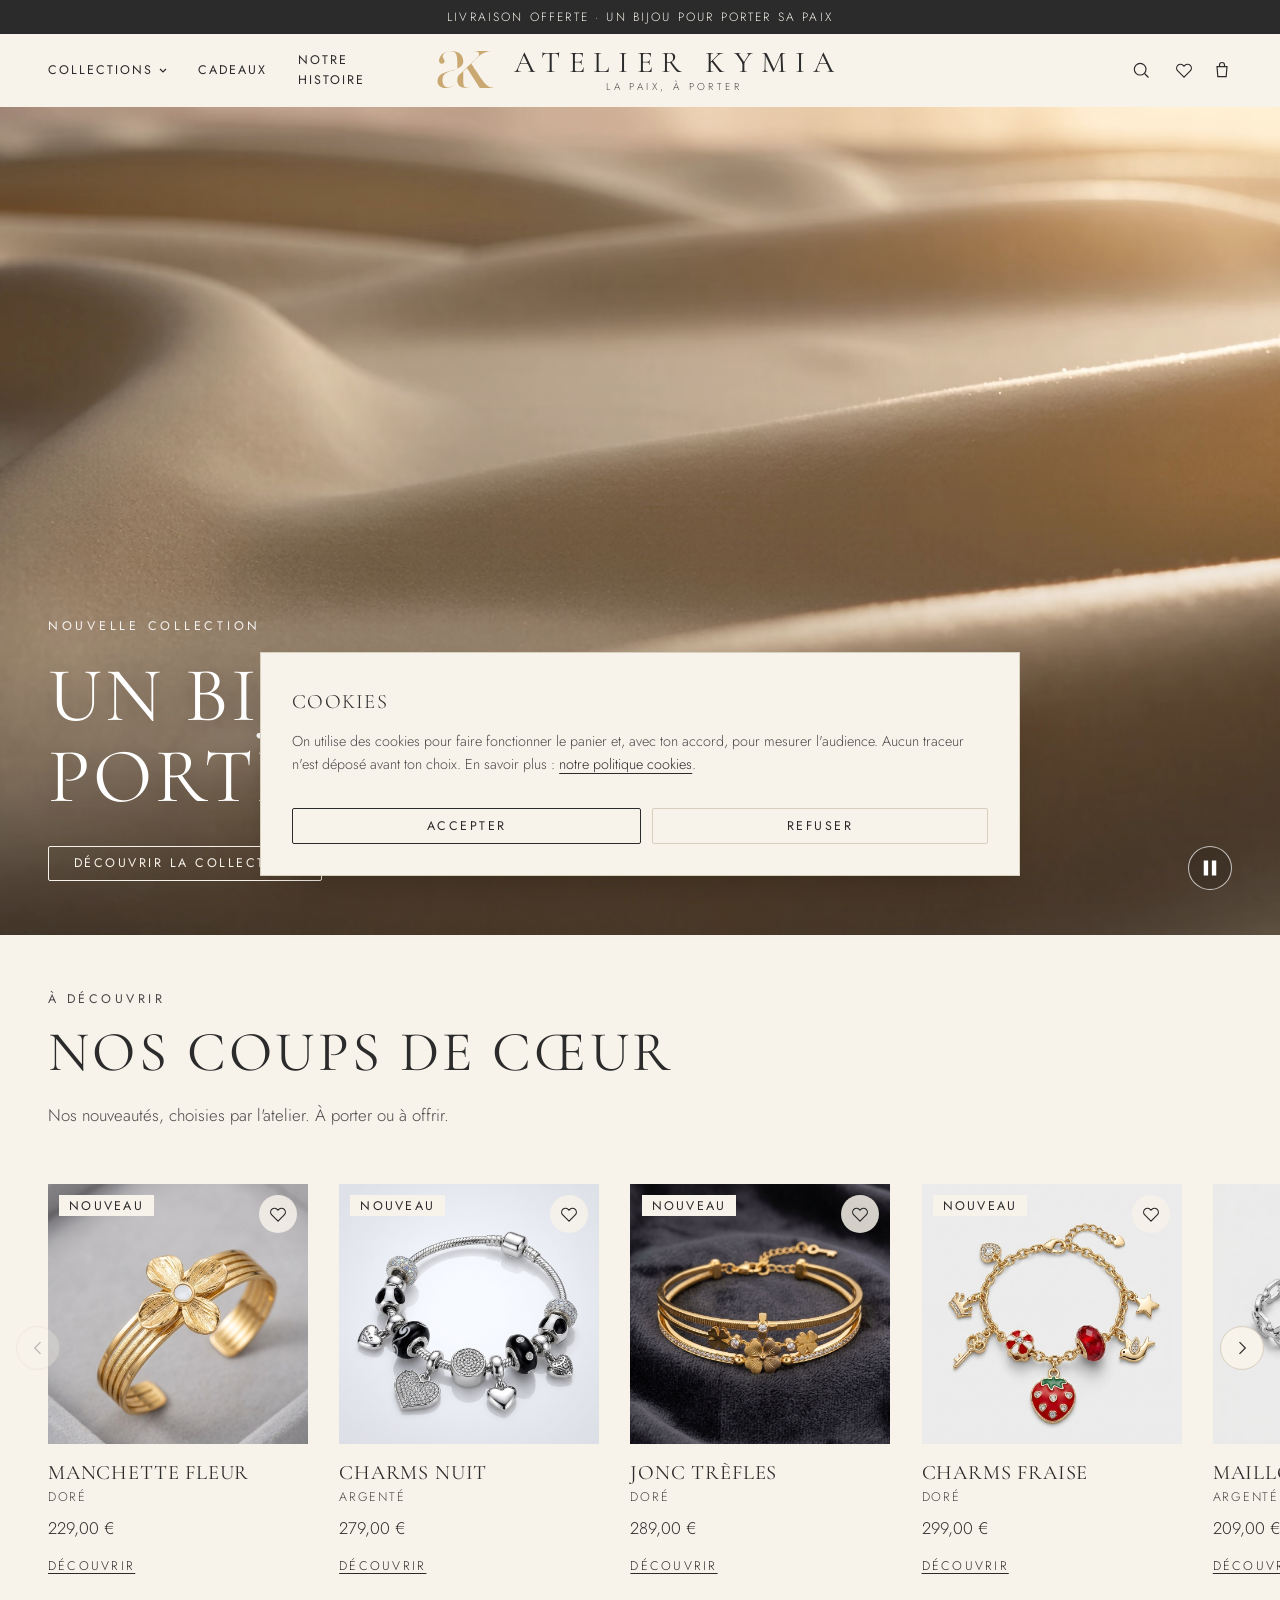
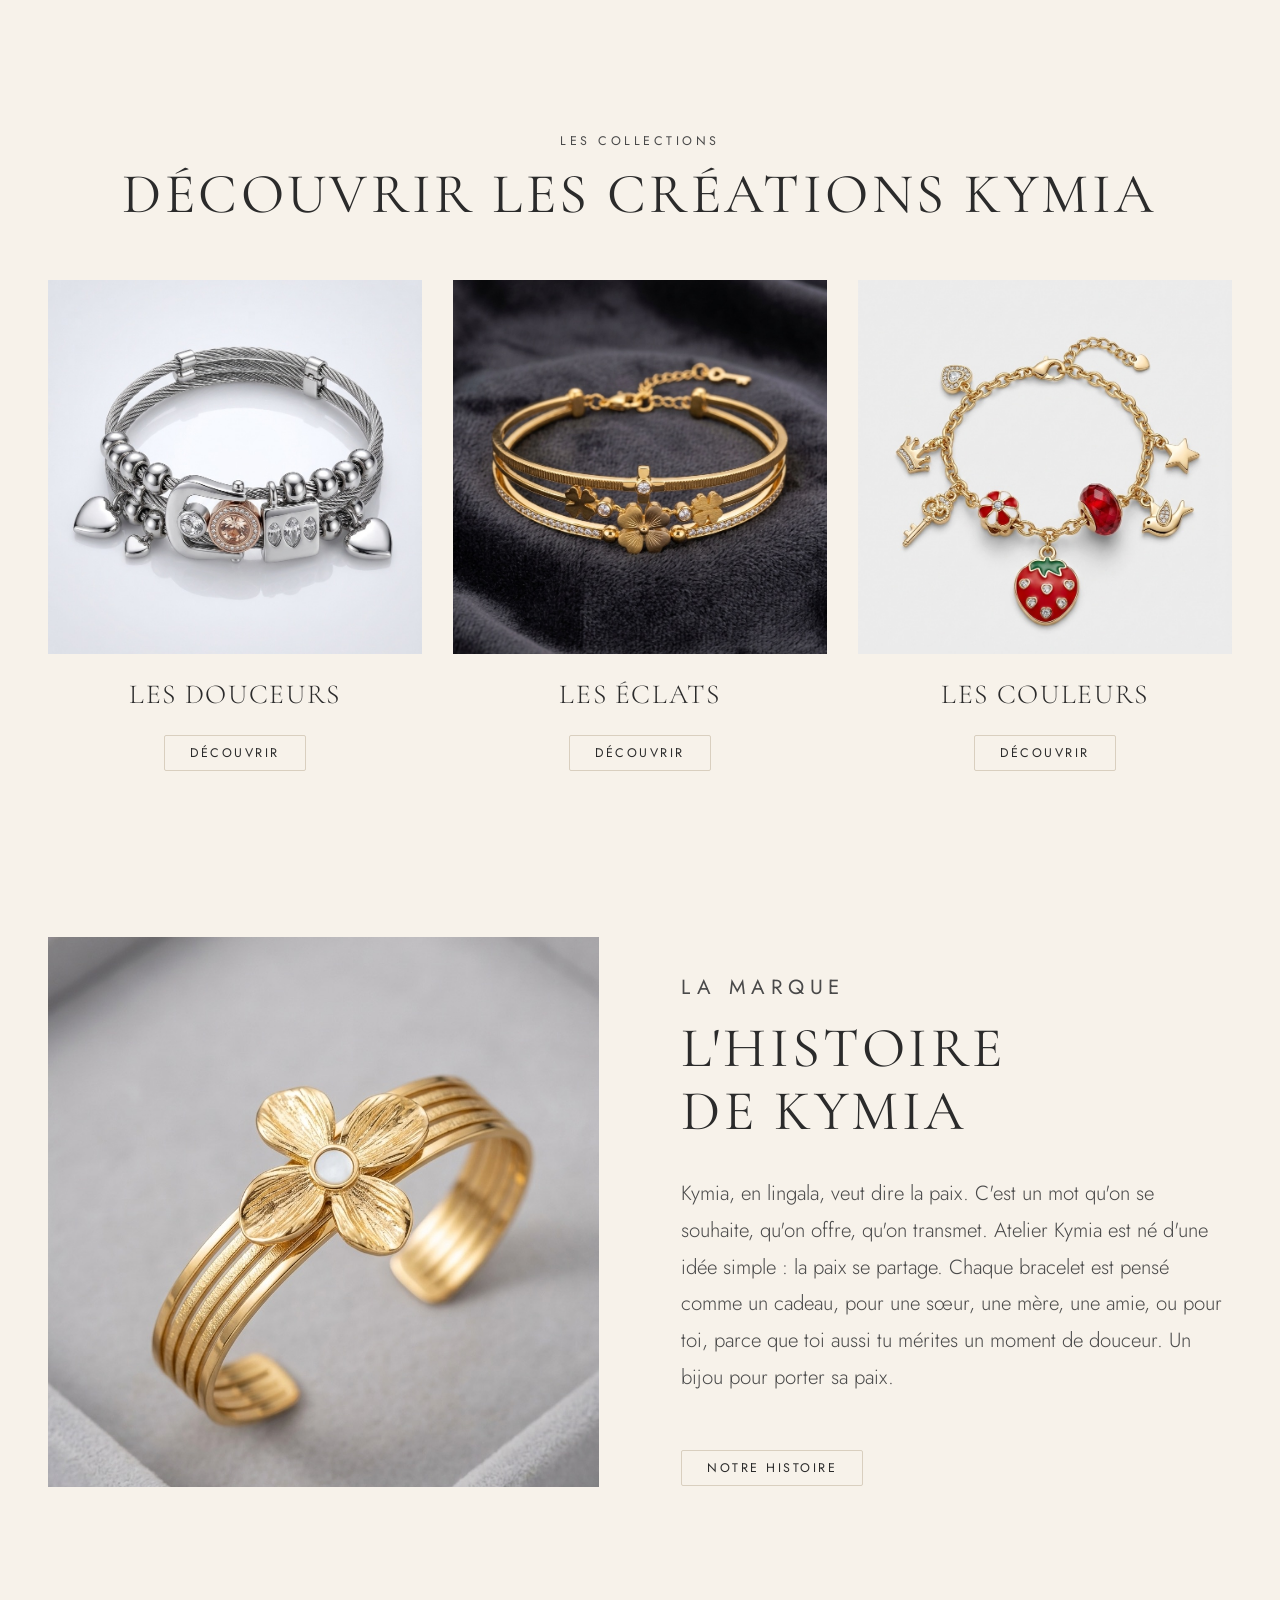
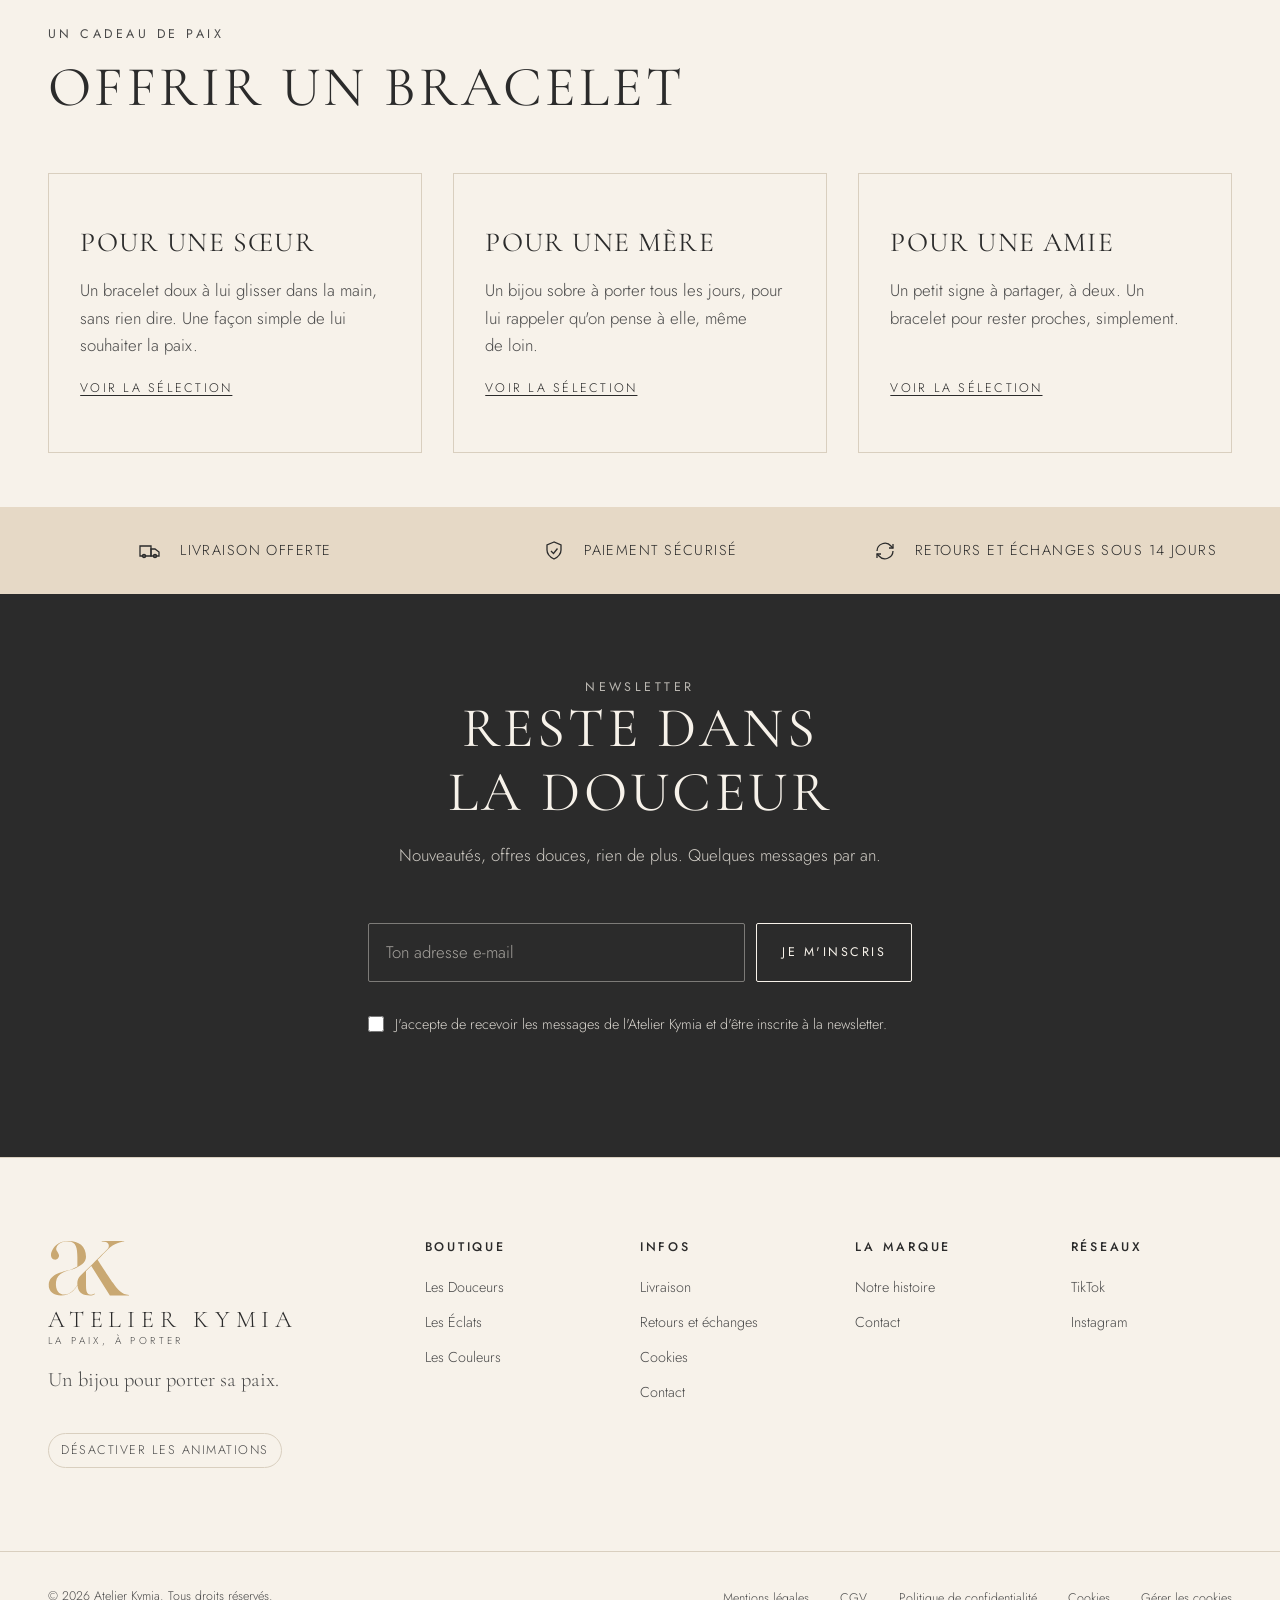
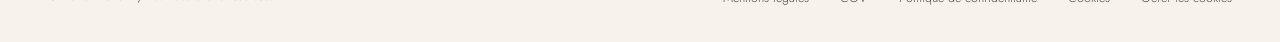
==== commit 5ed6e786: "Logo AK et paiement par liens Stripe (mode test) - Monogramme « ak » vectoriel extrait du PDF de la " ====
--- a/index.html
+++ b/index.html
@@ -146,8 +146,11 @@
 
       <!-- Logo centré -->
       <a class="header__logo" href="/index.html" aria-label="Atelier Kymia, accueil">
-        <span class="header__logo-titre">Atelier Kymia</span>
-        <span class="header__logo-sous">la paix, à porter</span>
+        <img class="header__logo-mono" src="/assets/logo-ak.svg" alt="" width="477" height="328" />
+        <span class="header__logo-texte">
+          <span class="header__logo-titre">Atelier Kymia</span>
+          <span class="header__logo-sous">la paix, à porter</span>
+        </span>
       </a>
 
       <!-- Actions (recherche, wishlist, panier) -->
@@ -599,6 +602,7 @@
       <!-- Bloc marque -->
       <div class="footer__marque">
         <a class="footer__logo" href="/index.html" aria-label="Atelier Kymia, accueil">
+          <img class="footer__logo-mono" src="/assets/logo-ak.svg" alt="" width="477" height="328" loading="lazy" />
           <span class="footer__logo-titre">Atelier Kymia</span>
           <span class="footer__logo-sous">la paix, à porter</span>
         </a>
--- a/css/style.css
+++ b/css/style.css
@@ -122,8 +122,9 @@
   text-decoration: none;
 }
 
-ul[role="list"],
-ol[role="list"] {
+/* :where() = spécificité nulle, pour ne pas écraser le padding des composants
+   (ex. carrousel__piste, qui perdait ses marges latérales sur mobile). */
+:where(ul[role="list"], ol[role="list"]) {
   list-style: none;
   padding: 0;
 }
@@ -400,6 +401,7 @@
 /* --- Icônes --- */
 .icone {
   display: block;
+  flex-shrink: 0;
   width: 20px;
   height: 20px;
 }
@@ -464,14 +466,26 @@
   transform: rotate(180deg);
 }
 
-/* --- Logo centré --- */
+/* --- Logo centré : monogramme « ak » + nom --- */
 .header__logo {
   justify-self: center;
   display: flex;
+  align-items: center;
+  gap: 0.8rem;
+  line-height: 1;
+}
+
+.header__logo-mono {
+  display: block;
+  width: auto;
+  height: 38px;
+}
+
+.header__logo-texte {
+  display: flex;
   flex-direction: column;
   align-items: center;
   text-align: center;
-  line-height: 1;
 }
 
 .header__logo-titre {
@@ -1141,6 +1155,7 @@
   gap: var(--space-md);
   margin: 0;
   padding-inline: clamp(1rem, 5vw, 3rem);
+  scroll-padding-inline: clamp(1rem, 5vw, 3rem);   /* le snap garde la marge */
   padding-bottom: var(--space-sm);
   overflow-x: auto;
   scroll-snap-type: x mandatory;
@@ -1490,6 +1505,13 @@
   display: flex;
   flex-direction: column;
   line-height: 1;
+}
+
+.footer__logo-mono {
+  align-self: flex-start;
+  width: auto;
+  height: 56px;
+  margin-bottom: var(--space-xs);
 }
 
 .footer__logo-titre {
@@ -2148,6 +2170,14 @@
 .panier-ligne__total {
   font-size: var(--fs-md);
   white-space: nowrap;
+}
+
+.panier-vide {
+  display: grid;
+  justify-items: start;
+  gap: var(--space-md);
+  padding-block: var(--space-md);
+  color: var(--encre-douce);
 }
 
 .recap {
@@ -2388,6 +2418,7 @@
   .carrousel__piste {
     /* Aligne la piste sur le conteneur à droite, débordement à gauche */
     padding-inline: max(clamp(1rem, 5vw, 3rem), calc((100vw - var(--container)) / 2 + clamp(1rem, 5vw, 3rem)));
+    scroll-padding-inline: max(clamp(1rem, 5vw, 3rem), calc((100vw - var(--container)) / 2 + clamp(1rem, 5vw, 3rem)));
   }
 
   .carrousel__piste > .carrousel__item {
@@ -2508,8 +2539,15 @@
   }
 
   .header__logo-sous {
-    font-size: 9px;
-    letter-spacing: 0.26em;
+    display: none;
+  }
+
+  .header__logo {
+    gap: 0.5rem;
+  }
+
+  .header__logo-mono {
+    height: 26px;
   }
 
   .hero {
@@ -2580,3 +2618,95 @@
     grid-column: 1 / -1;
   }
 }
+
+/* ==========================================================================
+   25. Téléphones (≤ 600 px) — confort tactile et lisibilité
+   ========================================================================== */
+@media (max-width: 600px) {
+  /* Titres : un mot très long (ex. « confidentialité ») passe à la ligne
+     avec une césure plutôt que de faire déborder la page */
+  h1,
+  h2,
+  h3 {
+    overflow-wrap: break-word;
+    hyphens: auto;
+    -webkit-hyphens: auto;
+  }
+
+  /* Barre d'annonce : tient sur la largeur, sans toucher les bords */
+  .annonce {
+    padding-inline: var(--space-sm);
+  }
+
+  .annonce p {
+    font-size: 10.5px;
+    letter-spacing: 0.12em;
+  }
+
+  /* Header : zones tactiles de 44 px, icônes à taille réelle */
+  .header__burger,
+  .header__action {
+    min-width: 44px;
+    min-height: 44px;
+  }
+
+  .header__actions {
+    gap: 0;
+    margin-right: -10px;                /* aligne le pictogramme sur la gouttière */
+  }
+
+  .header__burger {
+    margin-left: -10px;
+  }
+
+  /* Pastille du panier : dans la zone tactile de 44 px, plus hors écran */
+  .pastille {
+    top: 4px;
+    right: 4px;
+  }
+
+  /* La liste de souhaits reste accessible via les cœurs des produits */
+  .header__action[href*="wishlist"] {
+    display: none;
+  }
+
+  /* Champs à 16 px minimum : évite le zoom automatique d'iOS au focus */
+  input,
+  select,
+  textarea {
+    font-size: 16px;
+  }
+
+  /* Fiche produit : quantité + cœur, puis bouton pleine largeur */
+  .fiche__achat {
+    flex-wrap: wrap;
+  }
+
+  .fiche__wish {
+    margin-left: auto;
+  }
+
+  .fiche__ajouter {
+    order: 3;
+    flex: 1 1 100%;
+    min-height: 50px;
+  }
+
+  /* Tableaux des pages légales : défilement horizontal dans leur cadre */
+  .tableau-info {
+    display: block;
+    max-width: 100%;
+    overflow-x: auto;
+    -webkit-overflow-scrolling: touch;
+  }
+
+  .tableau-info th,
+  .tableau-info td {
+    min-width: 8rem;
+  }
+
+  /* Panier : bouton de commande confortable */
+  .recap__commander {
+    min-height: 50px;
+  }
+}
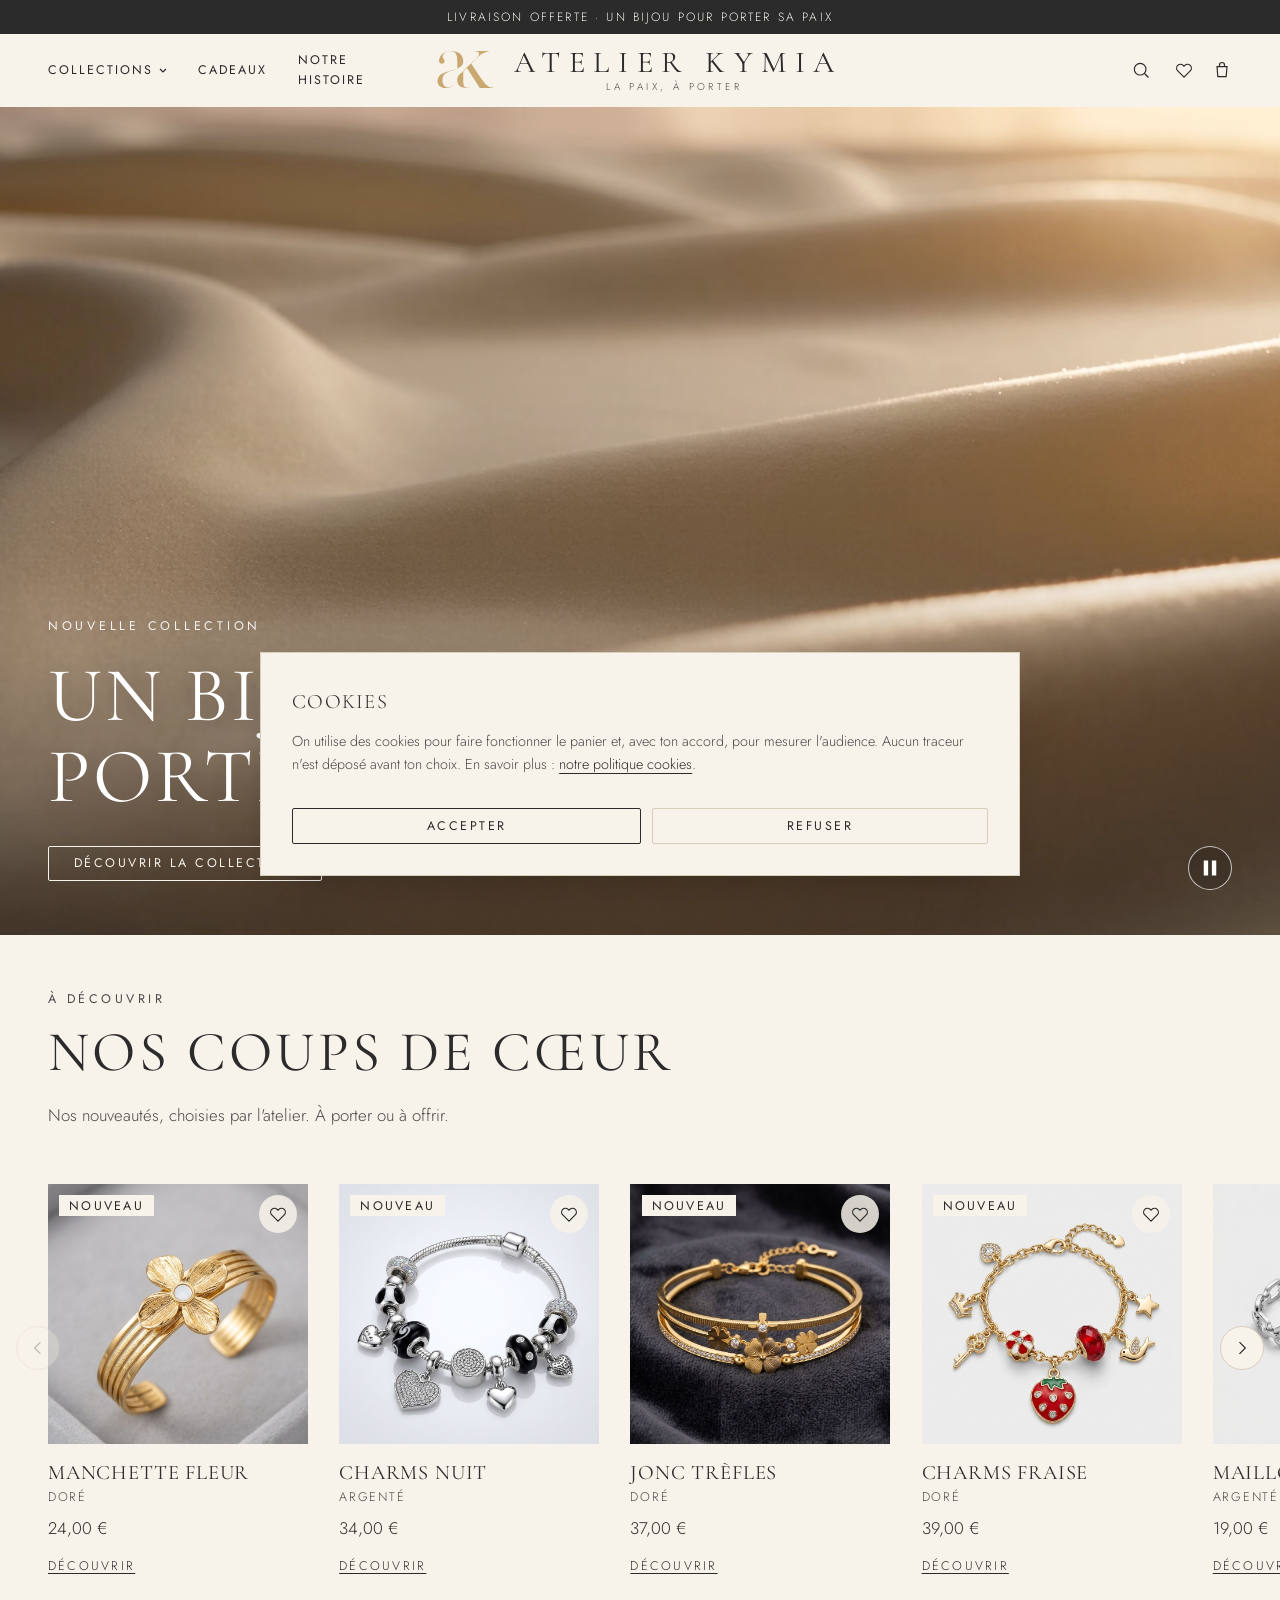
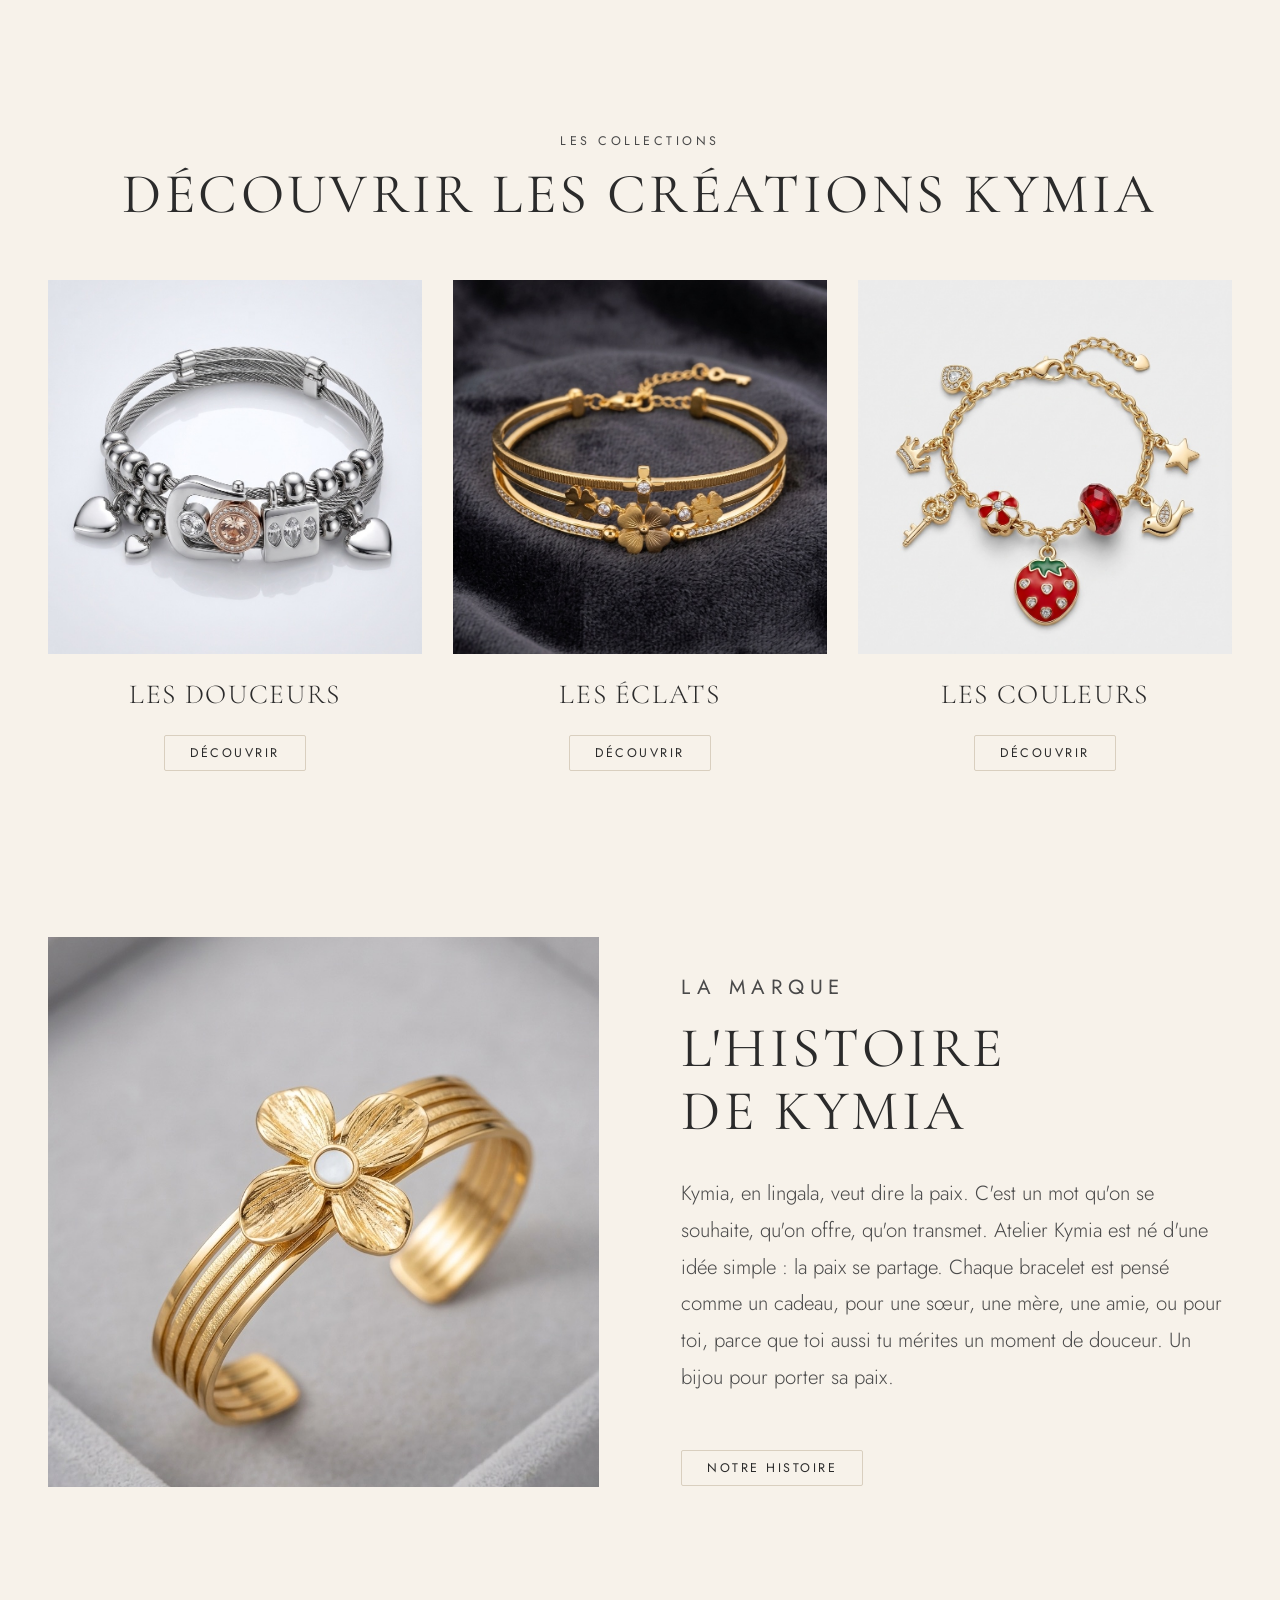
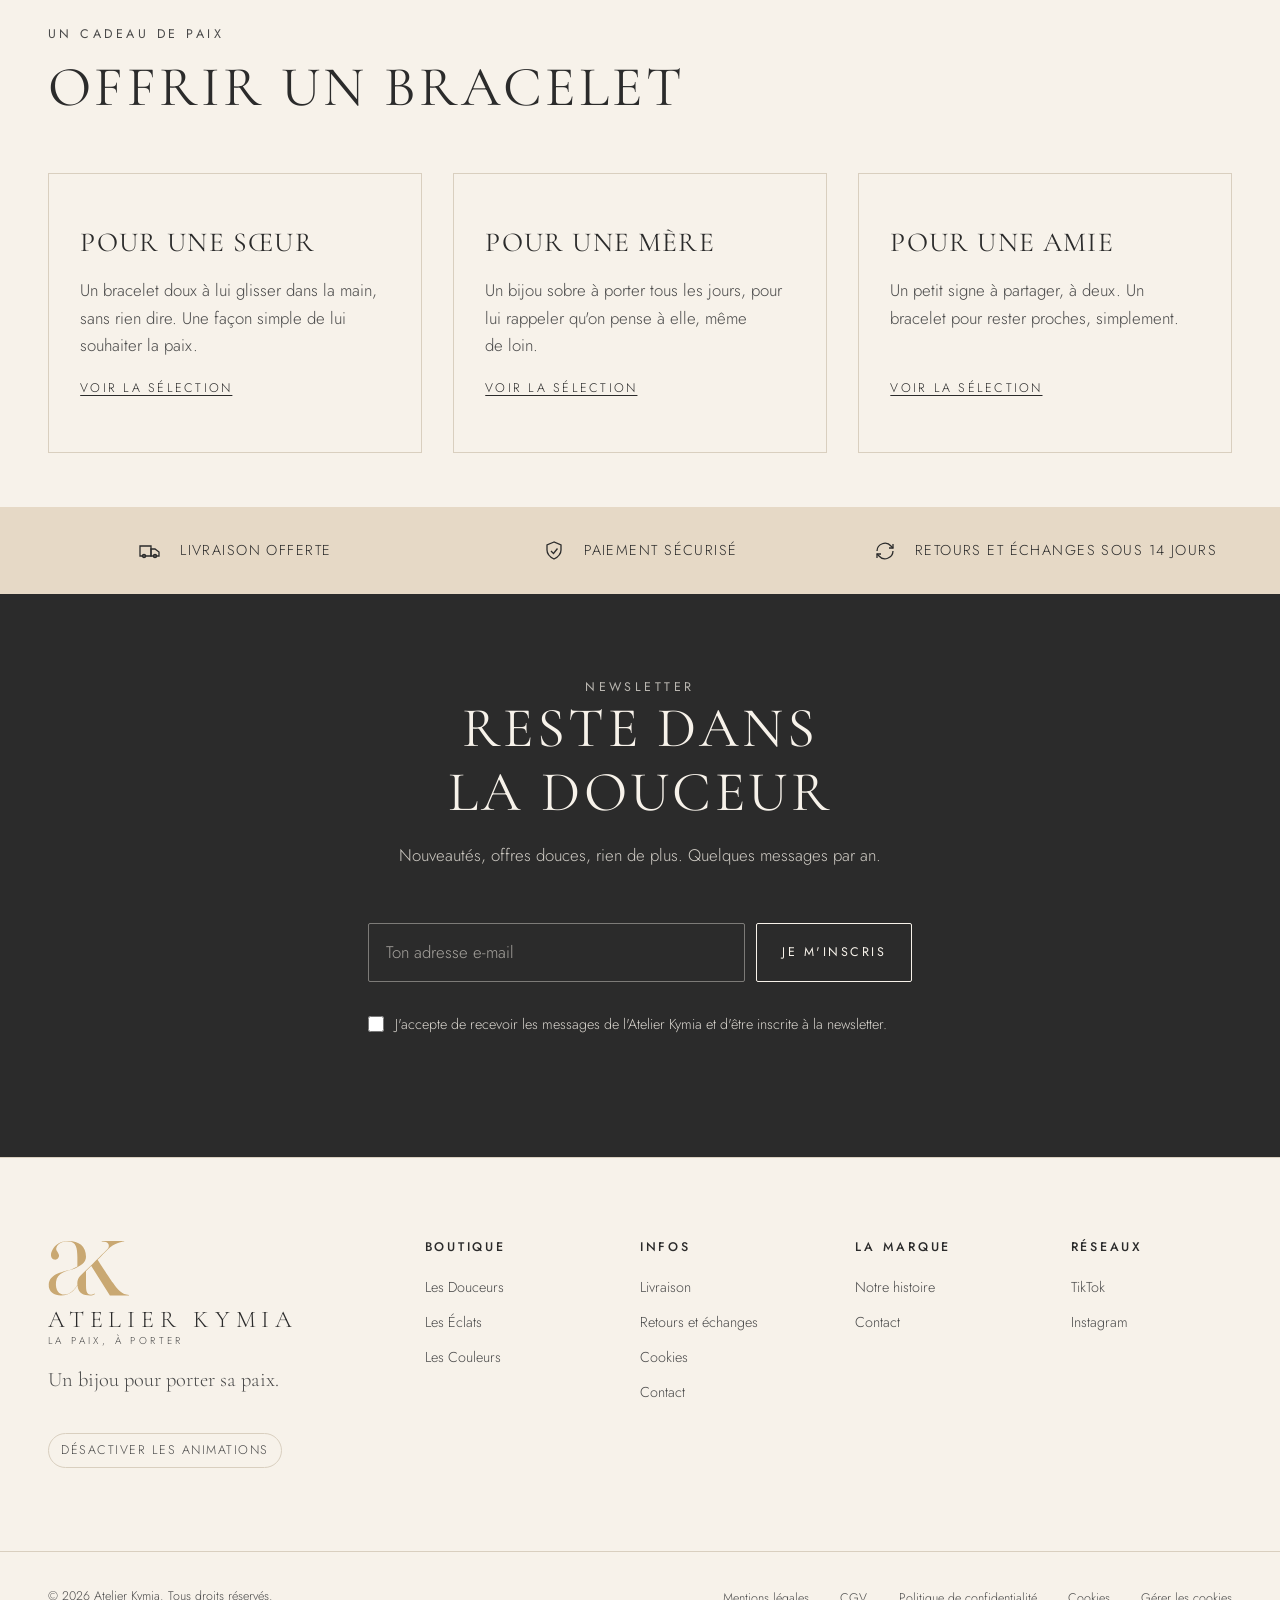
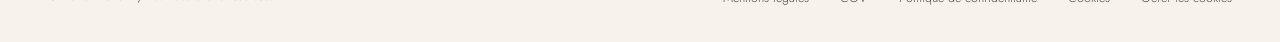
==== commit 4fe29cab: "E-mails de commande et de contact via Resend, pages légales complétées, suivi retiré Co-Authored-By:" ====
--- a/index.html
+++ b/index.html
@@ -8,7 +8,7 @@
   <!-- SEO -->
   <title>Atelier Kymia — Bracelets en acier inoxydable, un bijou pour porter sa paix</title>
   <meta name="description" content="Atelier Kymia, bracelets en acier inoxydable doré, argenté et rose gold. Des bijoux pensés comme des cadeaux de paix. Livraison offerte." />
-  <link rel="canonical" href="https://www.atelier-kymia.fr/" />
+  <link rel="canonical" href="https://www.atelier-kymia.com/" />
 
   <!-- Favicon -->
   <link rel="icon" type="image/svg+xml" href="/assets/favicon.svg" />
@@ -19,14 +19,14 @@
   <meta property="og:locale" content="fr_FR" />
   <meta property="og:title" content="Atelier Kymia — Un bijou pour porter sa paix" />
   <meta property="og:description" content="Bracelets en acier inoxydable, pensés comme des cadeaux de paix. Livraison offerte." />
-  <meta property="og:url" content="https://www.atelier-kymia.fr/" />
-  <meta property="og:image" content="https://www.atelier-kymia.fr/assets/img/hero-poster.jpg" />
+  <meta property="og:url" content="https://www.atelier-kymia.com/" />
+  <meta property="og:image" content="https://www.atelier-kymia.com/assets/img/hero-poster.jpg" />
 
   <!-- Twitter -->
   <meta name="twitter:card" content="summary_large_image" />
   <meta name="twitter:title" content="Atelier Kymia — Un bijou pour porter sa paix" />
   <meta name="twitter:description" content="Bracelets en acier inoxydable, pensés comme des cadeaux de paix." />
-  <meta name="twitter:image" content="https://www.atelier-kymia.fr/assets/img/hero-poster.jpg" />
+  <meta name="twitter:image" content="https://www.atelier-kymia.com/assets/img/hero-poster.jpg" />
 
   <!-- Polices : preconnect + preload de la police principale (Cormorant Garamond) -->
   <link rel="preconnect" href="https://fonts.googleapis.com" />
--- a/css/style.css
+++ b/css/style.css
@@ -2211,6 +2211,49 @@
 .recap__note {
   font-size: var(--fs-sm);
   color: var(--encre-douce);
+}
+
+/* Coordonnées de livraison (panier.html) */
+.livraison {
+  display: grid;
+  gap: var(--space-sm);
+  margin-top: var(--space-md);
+  padding-top: var(--space-md);
+  border-top: 1px solid var(--bordure);
+}
+
+.livraison__titre {
+  font-size: var(--fs-base);
+}
+
+.livraison__duo {
+  display: grid;
+  grid-template-columns: 1fr 1fr;
+  gap: var(--space-sm);
+}
+
+.champ {
+  display: grid;
+  gap: 0.3rem;
+  font-size: var(--fs-sm);
+  color: var(--encre-douce);
+}
+
+.champ input,
+.champ select {
+  width: 100%;
+  min-width: 0;
+  padding: 0.65rem 0.75rem;
+  border: 1px solid var(--bordure);
+  background: transparent;
+  color: var(--encre);
+  font-size: var(--fs-base);
+}
+
+.champ input:focus-visible,
+.champ select:focus-visible {
+  outline: 2px solid var(--or);
+  outline-offset: 1px;
 }
 
 .recap__commander {
